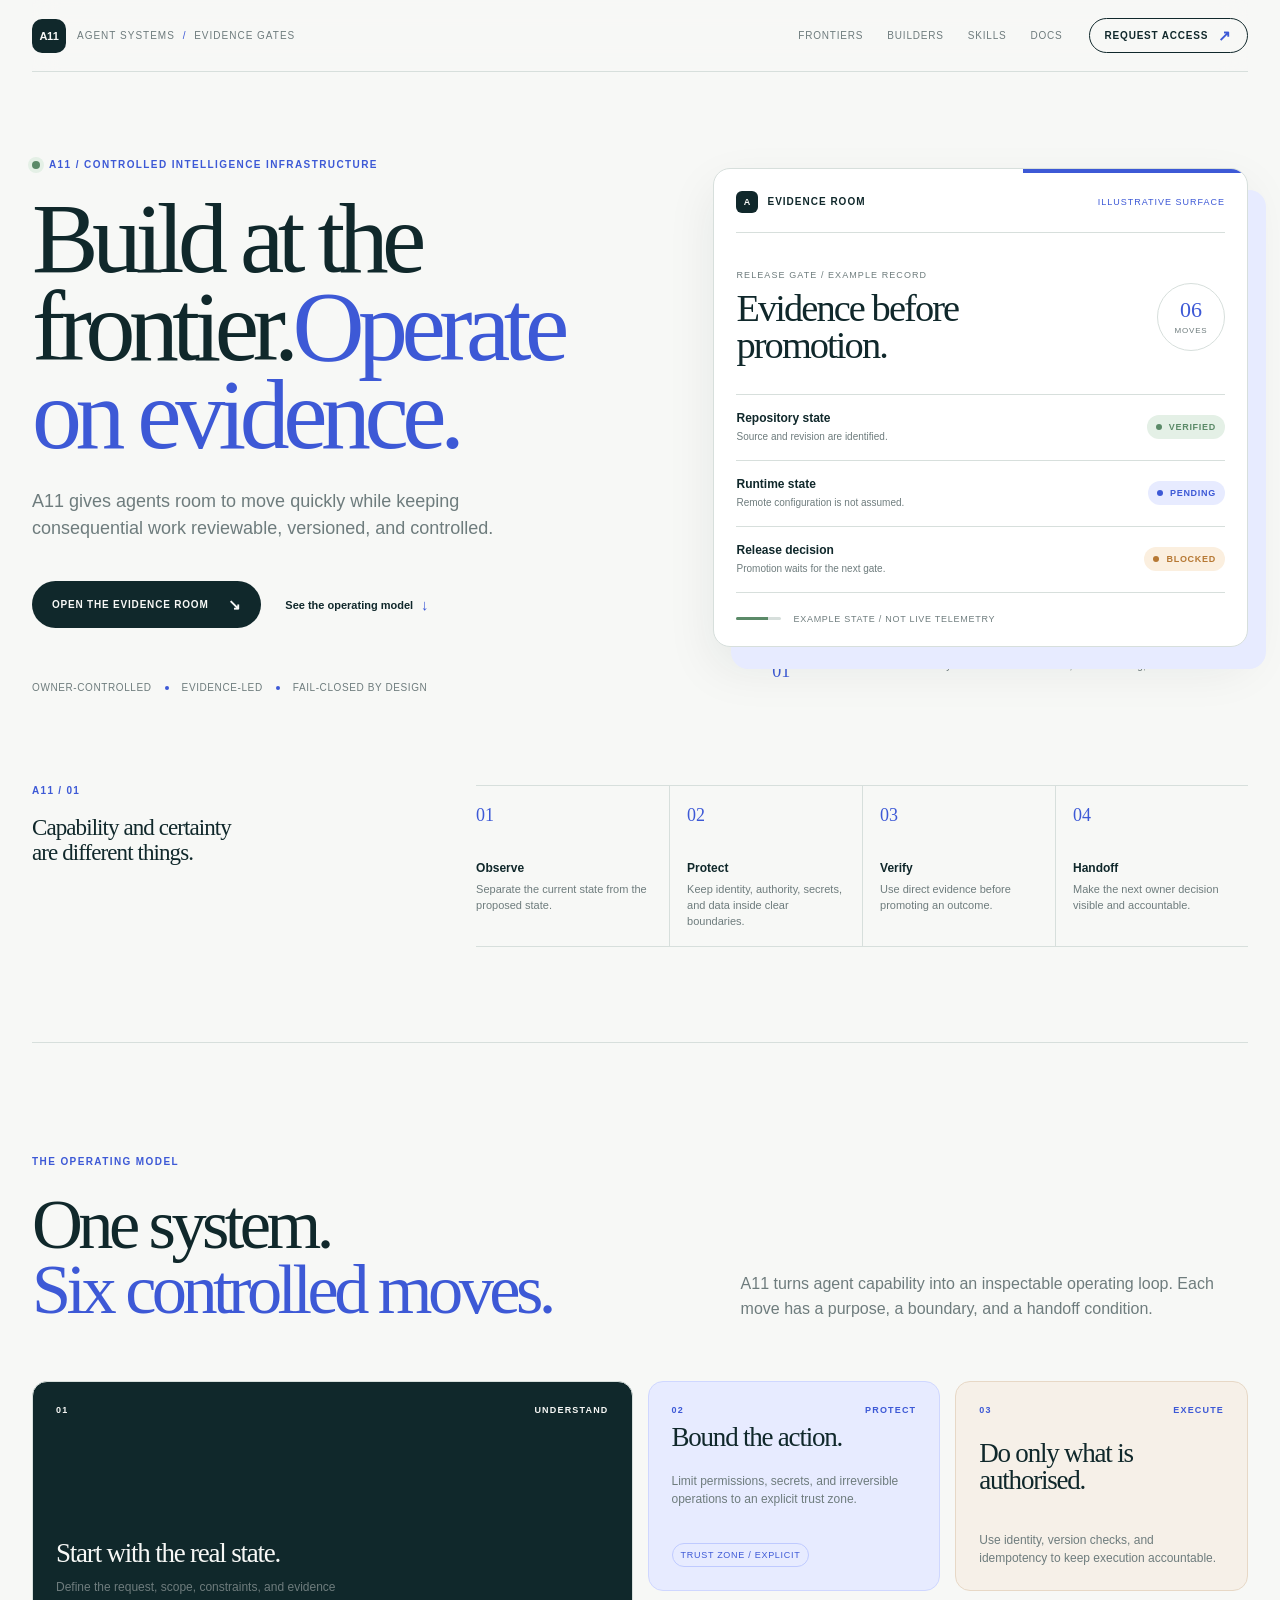
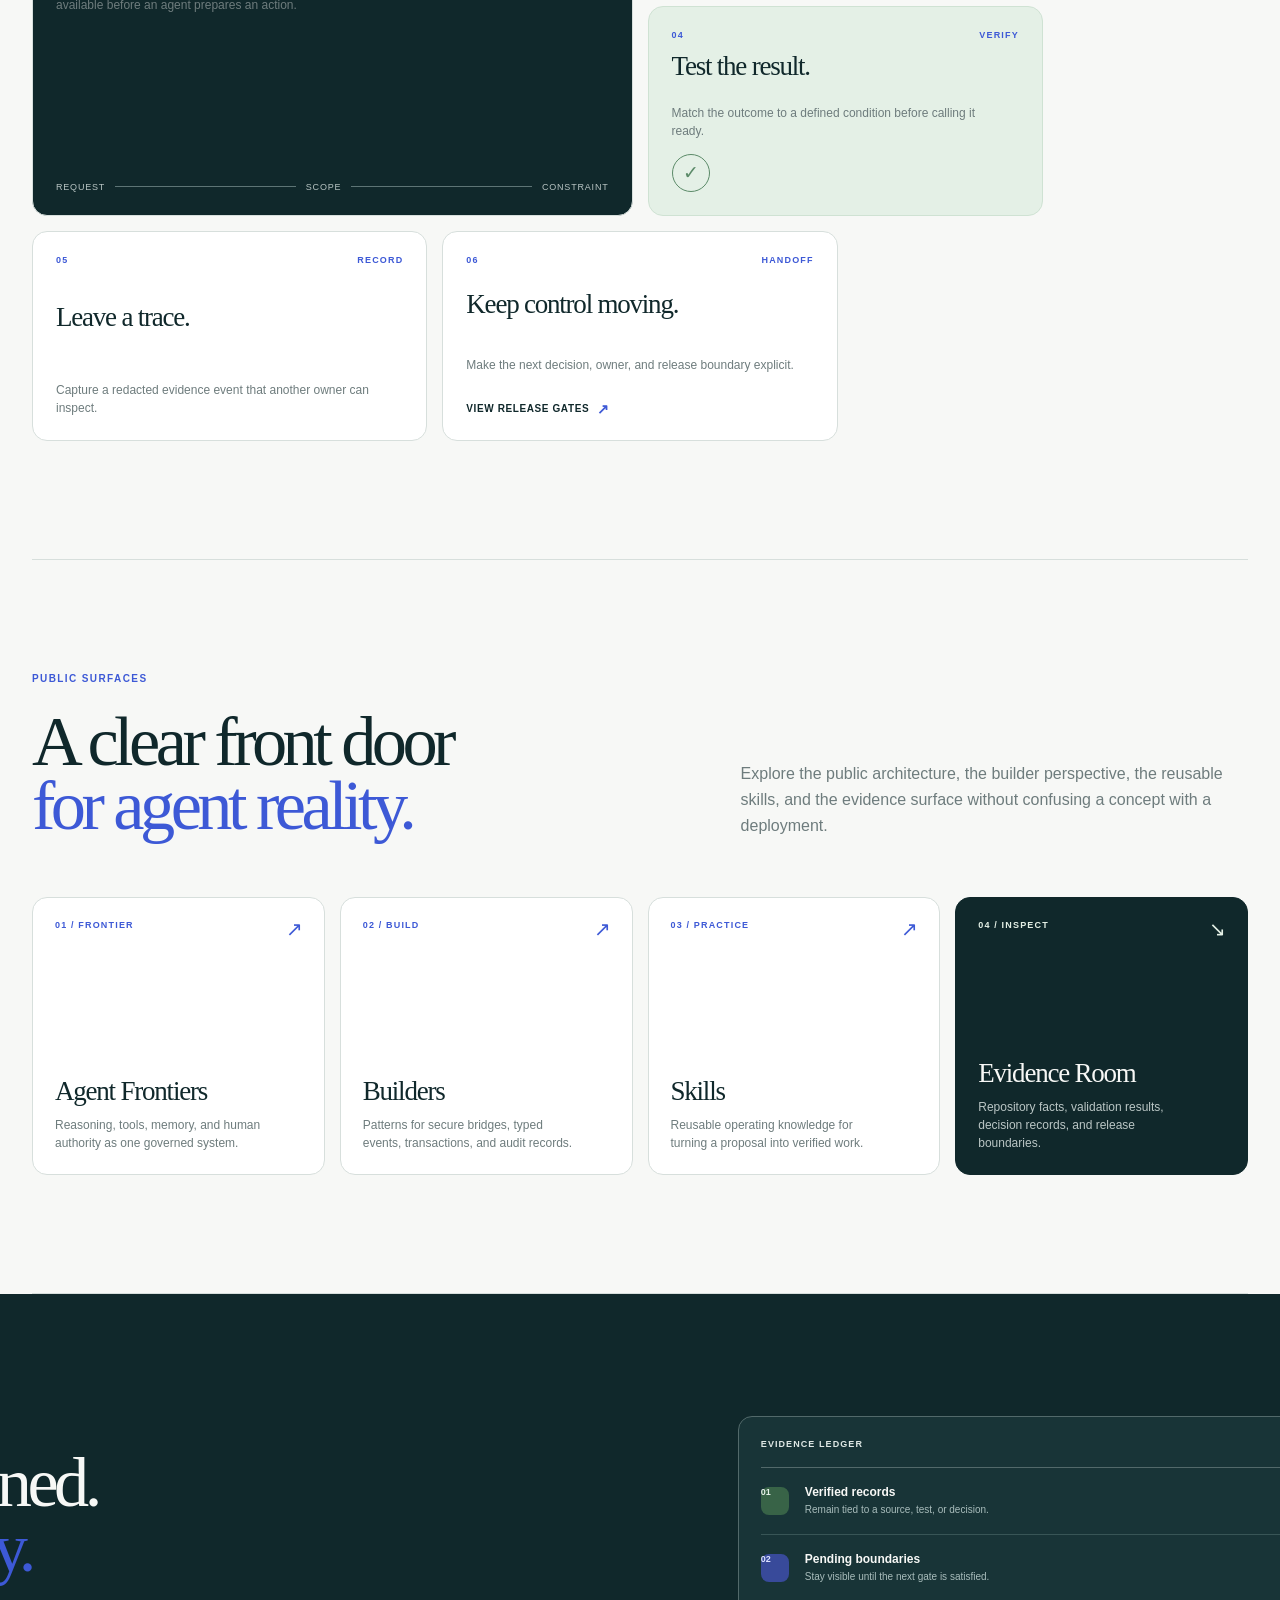
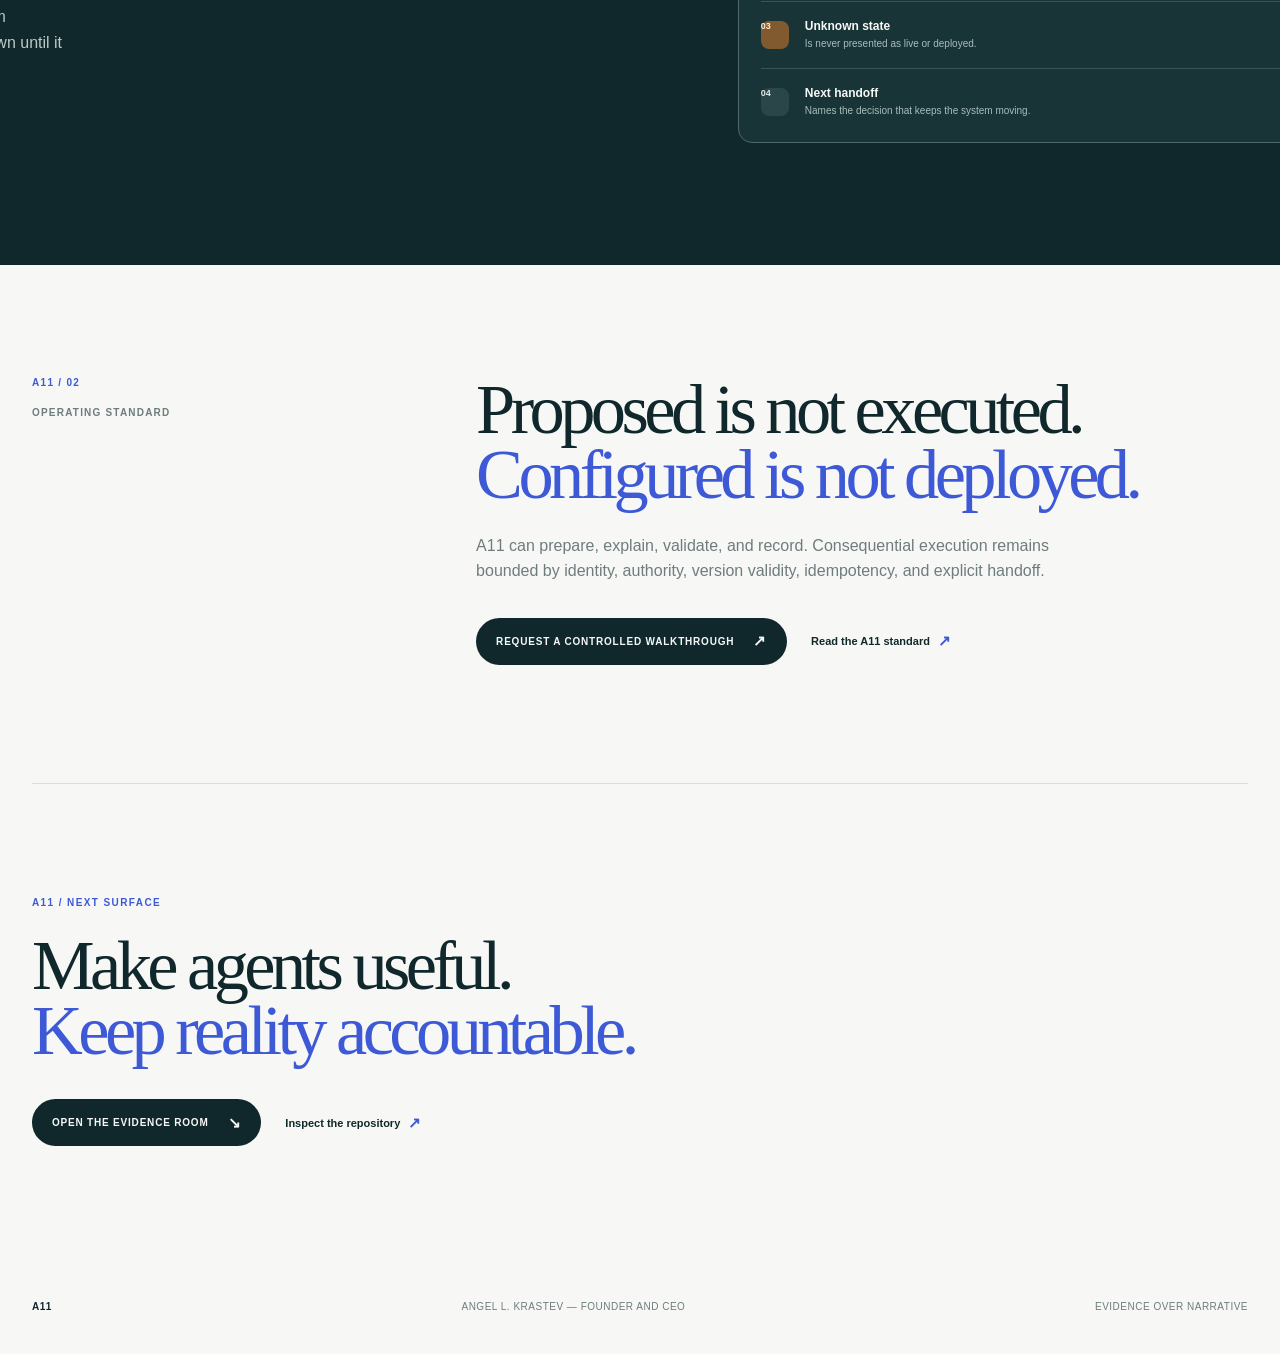
==== index.html @ 39d05fb7 "Publish A11 evidence surface static homepage" ====
<!doctype html>
<html lang="en-GB">
<head>
  <meta charset="utf-8">
  <meta name="viewport" content="width=device-width, initial-scale=1">
  <meta name="description" content="A11 builds evidence-gated agent systems for retrieval, decisions, and controlled execution.">
  <meta name="theme-color" content="#f7f8f6">
  <title>A11 — Build at the frontier. Operate on evidence.</title>
  <link rel="canonical" href="https://a11-k.space/">
  <link rel="icon" href="/favicon.svg" type="image/svg+xml">
  <link rel="manifest" href="/site.webmanifest">
  <link rel="stylesheet" href="/site.css">
  <link rel="stylesheet" href="/home.css">
</head>
<body class="home-body">
  <header class="masthead home-masthead">
    <a class="home-wordmark" href="/" aria-label="A11 home">
      <span class="home-mark">A11</span>
      <span class="home-wordmark-copy">agent systems <i>/</i> evidence gates</span>
    </a>
    <nav class="home-nav" aria-label="Primary navigation">
      <div class="home-nav-links">
        <a href="/frontiers/">Frontiers</a>
        <a href="/builders/">Builders</a>
        <a href="/skills/">Skills</a>
        <a href="/docs/">Docs</a>
      </div>
      <a class="home-nav-cta" href="/access/">Request access <span>↗</span></a>
    </nav>
  </header>

  <main class="home-page">
    <section class="home-hero" aria-labelledby="hero-title">
      <div class="home-hero-copy">
        <p class="home-eyebrow"><span class="home-live-dot"></span>A11 / controlled intelligence infrastructure</p>
        <h1 id="hero-title">Build at the frontier.<span>Operate on evidence.</span></h1>
        <p class="home-lede">A11 gives agents room to move quickly while keeping consequential work reviewable, versioned, and controlled.</p>
        <div class="home-actions">
          <a class="home-button home-button--primary" href="/console/">Open the Evidence Room <span>↘</span></a>
          <a class="home-text-link" href="#operating-model">See the operating model <span>↓</span></a>
        </div>
        <div class="home-proof-line" aria-label="A11 operating boundaries">
          <span>Owner-controlled</span>
          <span>Evidence-led</span>
          <span>Fail-closed by design</span>
        </div>
      </div>

      <div class="home-hero-visual" aria-label="Illustrative Evidence Room interface">
        <div class="home-preview-window">
          <div class="home-preview-topbar">
            <div class="home-preview-brand"><span class="home-preview-logo">A</span><span>Evidence Room</span></div>
            <span class="home-preview-context">Illustrative surface</span>
          </div>
          <div class="home-preview-heading">
            <div>
              <span class="home-preview-kicker">Release gate / example record</span>
              <h2>Evidence before promotion.</h2>
            </div>
            <div class="home-preview-count"><strong>06</strong><span>moves</span></div>
          </div>
          <div class="home-preview-rows">
            <div class="home-preview-row">
              <div><strong>Repository state</strong><span>Source and revision are identified.</span></div>
              <b class="home-status home-status--verified"><i></i>Verified</b>
            </div>
            <div class="home-preview-row">
              <div><strong>Runtime state</strong><span>Remote configuration is not assumed.</span></div>
              <b class="home-status home-status--pending"><i></i>Pending</b>
            </div>
            <div class="home-preview-row">
              <div><strong>Release decision</strong><span>Promotion waits for the next gate.</span></div>
              <b class="home-status home-status--blocked"><i></i>Blocked</b>
            </div>
          </div>
          <div class="home-preview-footer">
            <span class="home-preview-rule"><i></i></span>
            <span>Example state / not live telemetry</span>
          </div>
        </div>
        <div class="home-visual-note"><span>01</span> The system shows what is known, what is missing, and who decides next.</div>
      </div>
    </section>

    <section class="home-principles" aria-label="A11 operating principles">
      <div class="home-principle-intro"><span class="home-section-index">A11 / 01</span><strong>Capability and certainty are different things.</strong></div>
      <div class="home-principle-grid">
        <div><span>01</span><strong>Observe</strong><p>Separate the current state from the proposed state.</p></div>
        <div><span>02</span><strong>Protect</strong><p>Keep identity, authority, secrets, and data inside clear boundaries.</p></div>
        <div><span>03</span><strong>Verify</strong><p>Use direct evidence before promoting an outcome.</p></div>
        <div><span>04</span><strong>Handoff</strong><p>Make the next owner decision visible and accountable.</p></div>
      </div>
    </section>

    <section id="operating-model" class="home-section home-model" aria-labelledby="model-title">
      <div class="home-section-heading">
        <div>
          <p class="home-section-label">The operating model</p>
          <h2 id="model-title">One system.<br><em>Six controlled moves.</em></h2>
        </div>
        <p>A11 turns agent capability into an inspectable operating loop. Each move has a purpose, a boundary, and a handoff condition.</p>
      </div>
      <div class="home-bento">
        <article class="home-bento-card home-bento-card--feature">
          <div class="home-card-topline"><span>01</span><span>Understand</span></div>
          <div>
            <h3>Start with the real state.</h3>
            <p>Define the request, scope, constraints, and evidence available before an agent prepares an action.</p>
          </div>
          <div class="home-scan-line"><span>request</span><i></i><span>scope</span><i></i><span>constraint</span></div>
        </article>
        <article class="home-bento-card home-bento-card--protect">
          <div class="home-card-topline"><span>02</span><span>Protect</span></div>
          <h3>Bound the action.</h3>
          <p>Limit permissions, secrets, and irreversible operations to an explicit trust zone.</p>
          <span class="home-card-stamp">Trust zone / explicit</span>
        </article>
        <article class="home-bento-card home-bento-card--execute">
          <div class="home-card-topline"><span>03</span><span>Execute</span></div>
          <h3>Do only what is authorised.</h3>
          <p>Use identity, version checks, and idempotency to keep execution accountable.</p>
        </article>
        <article class="home-bento-card home-bento-card--verify">
          <div class="home-card-topline"><span>04</span><span>Verify</span></div>
          <h3>Test the result.</h3>
          <p>Match the outcome to a defined condition before calling it ready.</p>
          <div class="home-checkmark">✓</div>
        </article>
        <article class="home-bento-card home-bento-card--record">
          <div class="home-card-topline"><span>05</span><span>Record</span></div>
          <h3>Leave a trace.</h3>
          <p>Capture a redacted evidence event that another owner can inspect.</p>
        </article>
        <article class="home-bento-card home-bento-card--handoff">
          <div class="home-card-topline"><span>06</span><span>Handoff</span></div>
          <h3>Keep control moving.</h3>
          <p>Make the next decision, owner, and release boundary explicit.</p>
          <a href="/release-gate/" class="home-card-link">View release gates <span>↗</span></a>
        </article>
      </div>
    </section>

    <section class="home-section home-surfaces" aria-labelledby="surfaces-title">
      <div class="home-section-heading">
        <div>
          <p class="home-section-label">Public surfaces</p>
          <h2 id="surfaces-title">A clear front door<br><em>for agent reality.</em></h2>
        </div>
        <p>Explore the public architecture, the builder perspective, the reusable skills, and the evidence surface without confusing a concept with a deployment.</p>
      </div>
      <div class="home-route-grid">
        <a class="home-route-card" href="/frontiers/">
          <span class="home-route-number">01 / frontier</span>
          <strong>Agent Frontiers</strong>
          <p>Reasoning, tools, memory, and human authority as one governed system.</p>
          <span class="home-route-arrow">↗</span>
        </a>
        <a class="home-route-card" href="/builders/">
          <span class="home-route-number">02 / build</span>
          <strong>Builders</strong>
          <p>Patterns for secure bridges, typed events, transactions, and audit records.</p>
          <span class="home-route-arrow">↗</span>
        </a>
        <a class="home-route-card" href="/skills/">
          <span class="home-route-number">03 / practice</span>
          <strong>Skills</strong>
          <p>Reusable operating knowledge for turning a proposal into verified work.</p>
          <span class="home-route-arrow">↗</span>
        </a>
        <a class="home-route-card home-route-card--accent" href="/console/">
          <span class="home-route-number">04 / inspect</span>
          <strong>Evidence Room</strong>
          <p>Repository facts, validation results, decision records, and release boundaries.</p>
          <span class="home-route-arrow">↘</span>
        </a>
      </div>
    </section>

    <section class="home-evidence" aria-labelledby="evidence-title">
      <div class="home-evidence-copy">
        <p class="home-section-label">Evidence Room</p>
        <h2 id="evidence-title">Know what happened.<br><em>Prove what is ready.</em></h2>
        <p>The Evidence Room keeps verified records distinguishable from proposals and keeps unknown runtime state labelled as unknown until it is directly established.</p>
        <a class="home-button home-button--light" href="/console/">Inspect the evidence model <span>↘</span></a>
      </div>
      <div class="home-evidence-ledger">
        <div class="home-ledger-header"><span>Evidence ledger</span><span>Owner-controlled</span></div>
        <div class="home-ledger-item"><span class="home-ledger-marker home-ledger-marker--green">01</span><div><strong>Verified records</strong><span>Remain tied to a source, test, or decision.</span></div><b>clear</b></div>
        <div class="home-ledger-item"><span class="home-ledger-marker home-ledger-marker--blue">02</span><div><strong>Pending boundaries</strong><span>Stay visible until the next gate is satisfied.</span></div><b>open</b></div>
        <div class="home-ledger-item"><span class="home-ledger-marker home-ledger-marker--amber">03</span><div><strong>Unknown state</strong><span>Is never presented as live or deployed.</span></div><b>held</b></div>
        <div class="home-ledger-item"><span class="home-ledger-marker home-ledger-marker--ink">04</span><div><strong>Next handoff</strong><span>Names the decision that keeps the system moving.</span></div><b>named</b></div>
      </div>
    </section>

    <section class="home-standard" aria-labelledby="standard-title">
      <div class="home-standard-label"><span class="home-section-index">A11 / 02</span><span>Operating standard</span></div>
      <div class="home-standard-body">
        <h2 id="standard-title">Proposed is not executed.<br><em>Configured is not deployed.</em></h2>
        <p>A11 can prepare, explain, validate, and record. Consequential execution remains bounded by identity, authority, version validity, idempotency, and explicit handoff.</p>
        <div class="home-standard-actions"><a class="home-button home-button--primary" href="/access/">Request a controlled walkthrough <span>↗</span></a><a class="home-text-link" href="/about/">Read the A11 standard <span>↗</span></a></div>
      </div>
    </section>

    <section class="home-final-cta" aria-labelledby="final-title">
      <p class="home-section-label">A11 / next surface</p>
      <h2 id="final-title">Make agents useful.<br><em>Keep reality accountable.</em></h2>
      <div class="home-actions"><a class="home-button home-button--primary" href="/console/">Open the Evidence Room <span>↘</span></a><a class="home-text-link" href="https://github.com/angellllkr-eng/a11-rag-platform">Inspect the repository <span>↗</span></a></div>
    </section>
  </main>

  <footer class="home-footer"><span>A11</span><span>Angel L. Krastev — Founder and CEO</span><span>evidence over narrative</span></footer>
</body>
</html>
---- site.css ----
﻿:root {
  --paper: #f4efe6;
  --paper-deep: #e9e0d3;
  --paper-bright: #fffdf8;
  --ink: #172124;
  --ink-soft: #596367;
  --line: #cec5b8;
  --accent: #a65035;
  --accent-soft: #e2b398;
  --violet: #66516f;
  --max: 1240px;
}

* { box-sizing: border-box; }
html { scroll-behavior: smooth; }
body { margin: 0; color: var(--ink); background: var(--paper); font-family: Arial, Helvetica, sans-serif; }
a { color: inherit; }
.masthead, main, footer { width: min(calc(100% - 64px), var(--max)); margin-inline: auto; }
.masthead { position: sticky; top: 0; z-index: 10; display: flex; justify-content: space-between; align-items: center; padding: 24px 0; border-bottom: 1px solid var(--line); background: color-mix(in srgb, var(--paper) 92%, transparent); backdrop-filter: blur(12px); }
.wordmark { font-size: 15px; font-weight: 800; letter-spacing: .02em; text-decoration: none; text-transform: uppercase; }
.wordmark span { margin-left: 10px; color: var(--ink-soft); font-weight: 400; text-transform: none; }
nav { display: flex; align-items: center; gap: 28px; font-size: 11px; letter-spacing: .1em; text-transform: uppercase; }
nav a { text-decoration: none; }
nav a:not(.nav-cta):hover, footer a:hover, .text-link:hover { color: var(--accent); }
.nav-cta { padding: 11px 15px; border: 1px solid var(--ink); }
.nav-cta:hover { color: var(--paper); background: var(--ink); }
.hero { display: grid; grid-template-columns: 1.16fr .84fr; gap: 8%; padding: 112px 0 126px; }
.eyebrow, .section-label { color: var(--accent); font-size: 11px; font-weight: 700; letter-spacing: .14em; line-height: 1.4; text-transform: uppercase; }
h1, h2, h3, p { margin-top: 0; }
h1, h2 { font-family: Georgia, 'Times New Roman', serif; font-weight: 400; letter-spacing: -.045em; }
h1 { max-width: 760px; margin-bottom: 28px; font-size: clamp(54px, 8vw, 108px); line-height: .92; }
h1 em, h2 em { color: var(--accent); font-style: normal; }
.lede { max-width: 560px; color: var(--ink-soft); font-size: 18px; line-height: 1.55; }
.hero-actions { display: flex; align-items: center; gap: 24px; margin-top: 42px; }
.button { display: inline-flex; gap: 20px; align-items: center; padding: 15px 19px; text-decoration: none; font-size: 11px; font-weight: 700; letter-spacing: .07em; text-transform: uppercase; }
.button-dark { color: var(--paper); background: var(--ink); }
.button-dark:hover { background: var(--accent); }
.button-light { color: var(--ink); background: var(--paper); }
.button-light:hover { color: var(--paper); background: var(--accent); }
.text-link { font-size: 12px; font-weight: 700; text-decoration: none; }
.text-link span { margin-left: 8px; color: var(--accent); }
.hero-note { max-width: 420px; margin-top: 28px; color: var(--ink-soft); font-family: Georgia, serif; font-size: 14px; font-style: italic; line-height: 1.45; }
.hero-card { align-self: end; min-height: 330px; padding: 28px; color: var(--paper); background: var(--violet); transform: rotate(2.5deg); box-shadow: 14px 18px 0 var(--accent-soft); }
.card-topline { display: flex; align-items: center; gap: 9px; color: #eadfe9; font-size: 11px; letter-spacing: .13em; text-transform: uppercase; }
.signal, .status-dot { display: inline-block; width: 8px; height: 8px; border-radius: 50%; background: #dca07d; }
.card-quote { max-width: 300px; margin: 68px 0 80px; font-family: Georgia, 'Times New Roman', serif; font-size: 36px; line-height: 1.05; }
.card-meta { display: flex; justify-content: space-between; padding-top: 15px; border-top: 1px solid #aa8eac; color: #eadfe9; font-size: 10px; letter-spacing: .08em; text-transform: uppercase; }
.signal-strip { display: grid; grid-template-columns: repeat(4, 1fr); border-top: 1px solid var(--line); border-bottom: 1px solid var(--line); }
.signal-strip > div { min-height: 168px; padding: 23px 24px 20px 0; border-right: 1px solid var(--line); }
.signal-strip > div:not(:first-child) { padding-left: 24px; }
.signal-strip > div:last-child { border-right: 0; }
.signal-strip strong { display: block; color: var(--accent); font-family: Georgia, serif; font-size: 25px; font-weight: 400; }
.signal-strip span { display: block; margin-top: 18px; font-size: 13px; font-weight: 700; }
.signal-strip p { max-width: 190px; margin-top: 8px; color: var(--ink-soft); font-size: 12px; line-height: 1.45; }
.content-section, .status-section { display: grid; grid-template-columns: 22% 1fr; gap: 4%; padding: 120px 0; border-bottom: 1px solid var(--line); }
.section-body h2, .operating-section h2, .evidence-panel h2, .final-cta h2 { max-width: 760px; font-size: clamp(40px, 5vw, 66px); line-height: .98; }
.section-intro, .evidence-intro { max-width: 620px; color: var(--ink-soft); font-size: 17px; line-height: 1.6; }
.architecture-grid, .builder-grid { display: grid; grid-template-columns: repeat(3, 1fr); gap: 18px; margin-top: 62px; }
.architecture-grid article { min-height: 220px; padding: 22px; background: var(--paper-deep); }
.index { color: var(--accent); font-family: Georgia, serif; font-size: 25px; }
.architecture-grid h3 { margin: 50px 0 10px; font-family: Georgia, serif; font-size: 21px; font-weight: 400; }
.architecture-grid p, .builder-grid p { color: var(--ink-soft); font-size: 13px; line-height: 1.5; }
.builder-grid { grid-template-columns: repeat(4, 1fr); }
.builder-grid article { padding: 24px 0; border-top: 2px solid var(--ink); }
.builder-grid h3 { margin-bottom: 12px; font-family: Georgia, serif; font-size: 22px; font-weight: 400; }
.operating-section { display: grid; grid-template-columns: 22% 1fr; gap: 4%; padding: 120px 0; border-bottom: 1px solid var(--line); }
.loop-grid { display: grid; grid-template-columns: repeat(3, 1fr); gap: 0; margin-top: 58px; border-top: 1px solid var(--line); }
.loop-grid div { min-height: 140px; padding: 20px 20px 20px 0; border-bottom: 1px solid var(--line); }
.loop-grid div:nth-child(3n+2), .loop-grid div:nth-child(3n+3) { padding-left: 20px; border-left: 1px solid var(--line); }
.loop-grid strong, .loop-grid span { display: block; }
.loop-grid strong { margin-bottom: 12px; font-family: Georgia, serif; font-size: 21px; font-weight: 400; }
.loop-grid span { max-width: 190px; color: var(--ink-soft); font-size: 12px; line-height: 1.45; }
.evidence-panel { display: grid; grid-template-columns: 1fr 1fr; gap: 8%; padding: 110px 8%; color: var(--paper); background: var(--ink); }
.evidence-panel .eyebrow { color: var(--accent-soft); }
.evidence-intro { margin-bottom: 34px; color: #cdd3d1; }
.evidence-list { align-self: center; }
.evidence-list > div { display: flex; gap: 15px; padding: 17px 0; border-bottom: 1px solid #485457; color: #d8dedd; font-size: 13px; line-height: 1.45; }
.check { color: var(--accent-soft); font-family: Georgia, serif; }
.status-layout { display: grid; grid-template-columns: 1.5fr .75fr .75fr; gap: 18px; align-items: start; }
.status-layout > div:first-child { padding-right: 8%; }
.status-card { min-height: 168px; padding: 20px; border: 1px solid var(--accent); background: var(--paper-deep); }
.status-card.muted { border-color: var(--line); background: transparent; }
.status-card div { display: flex; align-items: center; gap: 9px; font-size: 12px; }
.status-card .status-dot { background: var(--accent); }
.status-card.muted .status-dot { background: var(--ink-soft); }
.status-value { display: block; margin: 37px 0 10px; font-family: Georgia, serif; font-size: 25px; }
.status-card small { color: var(--ink-soft); font-size: 11px; line-height: 1.4; }
.final-cta { padding: 120px 0 135px; }
.final-cta h2 { margin-bottom: 0; }
footer { display: flex; justify-content: space-between; gap: 20px; padding: 28px 0 42px; color: var(--ink-soft); font-size: 11px; }
footer a { color: var(--ink); font-weight: 700; text-decoration: none; }
:focus-visible { outline: 3px solid var(--accent); outline-offset: 4px; }
@media (max-width: 800px) {
  .masthead, main, footer { width: min(calc(100% - 36px), var(--max)); }
  .masthead { align-items: flex-start; gap: 18px; }
  nav { flex-wrap: wrap; justify-content: flex-end; gap: 12px; }
  nav a:not(.nav-cta) { display: none; }
  .hero { grid-template-columns: 1fr; padding: 72px 0 90px; }
  .hero-card { width: 88%; margin: 20px auto 0; }
  .signal-strip { grid-template-columns: repeat(2, 1fr); }
  .signal-strip > div:nth-child(2) { border-right: 0; }
  .signal-strip > div:nth-child(-n+2) { border-bottom: 1px solid var(--line); }
  .signal-strip > div:nth-child(3) { padding-left: 0; }
  .content-section, .operating-section, .status-section, .evidence-panel { grid-template-columns: 1fr; padding: 78px 0; gap: 35px; }
  .evidence-panel { padding-inline: 24px; }
  .architecture-grid, .builder-grid, .status-layout { grid-template-columns: 1fr; }
  .architecture-grid article { min-height: 0; }
  .loop-grid { grid-template-columns: 1fr 1fr; }
  .loop-grid div:nth-child(3n+2), .loop-grid div:nth-child(3n+3) { padding-left: 0; border-left: 0; }
  .loop-grid div:nth-child(even) { padding-left: 18px; border-left: 1px solid var(--line); }
  footer { flex-wrap: wrap; }
}
@media (prefers-reduced-motion: reduce) { html { scroll-behavior: auto; } .hero-card { transform: none; } }

/* Shared A11 interior surfaces */
.surface-main { width: min(calc(100% - 64px), var(--max)); margin-inline: auto; }
.surface-hero { display: grid; grid-template-columns: 1.1fr .9fr; gap: 9%; padding: 105px 0 112px; border-bottom: 1px solid var(--line); }
.surface-hero h1 { max-width: 780px; margin-bottom: 28px; }
.surface-hero .lede { max-width: 600px; }
.surface-visual { align-self: center; min-height: 320px; padding: 28px; border: 1px solid var(--ink); background: var(--paper-deep); }
.surface-visual__label { display: flex; justify-content: space-between; color: var(--accent); font-size: 10px; font-weight: 700; letter-spacing: .12em; text-transform: uppercase; }
.surface-visual__title { max-width: 300px; margin: 72px 0 54px; font-family: Georgia, 'Times New Roman', serif; font-size: 39px; line-height: .98; }
.surface-visual__rule { display: block; height: 1px; background: var(--ink); }
.surface-visual__meta { display: flex; justify-content: space-between; margin-top: 13px; color: var(--ink-soft); font-family: Arial, Helvetica, sans-serif; font-size: 10px; text-transform: uppercase; }
.surface-section { display: grid; grid-template-columns: 22% 1fr; gap: 4%; padding: 105px 0; border-bottom: 1px solid var(--line); }
.surface-section h2, .surface-band h2, .surface-cta h2 { max-width: 780px; margin-bottom: 22px; font-family: Georgia, 'Times New Roman', serif; font-size: clamp(40px, 5vw, 66px); font-weight: 400; letter-spacing: -.045em; line-height: .98; }
.surface-section p, .surface-band p { max-width: 650px; color: var(--ink-soft); font-size: 17px; line-height: 1.6; }
.surface-grid { display: grid; gap: 18px; margin-top: 54px; }
.surface-grid--three { grid-template-columns: repeat(3, 1fr); }
.surface-grid--four { grid-template-columns: repeat(4, 1fr); }
.surface-card { min-height: 205px; padding: 22px; border-top: 2px solid var(--ink); background: var(--paper-deep); }
.surface-card--quiet { background: transparent; border: 1px solid var(--line); border-top: 2px solid var(--accent); }
.surface-card__index { display: block; color: var(--accent); font-family: Georgia, serif; font-size: 25px; }
.surface-card h3 { margin: 45px 0 10px; font-family: Georgia, serif; font-size: 22px; font-weight: 400; }
.surface-card p { margin: 0; color: var(--ink-soft); font-size: 13px; line-height: 1.5; }
.surface-band { display: grid; grid-template-columns: 1fr 1fr; gap: 8%; margin: 0 calc((64px - min(100vw - 64px, var(--max))) / 2); padding: 100px max(8%, calc((min(100vw - 64px, var(--max)) - 100vw + 64px) / 2 + 8%)); color: var(--paper); background: var(--ink); }
.surface-band .eyebrow { color: var(--accent-soft); }
.surface-band p { color: #cdd3d1; }
.surface-list { align-self: center; margin: 0; padding: 0; list-style: none; }
.surface-list li { display: flex; gap: 15px; padding: 16px 0; border-bottom: 1px solid #485457; color: #d8dedd; font-size: 13px; line-height: 1.5; }
.surface-list li::before { content: '—'; color: var(--accent-soft); }
.surface-cta { padding: 110px 0 128px; }
.surface-cta h2 { margin: 0; }
.surface-cta h2 em { color: var(--accent); font-style: normal; }
.surface-note { margin-top: 27px; color: var(--ink-soft); font-family: Arial, Helvetica, sans-serif; font-size: 12px; line-height: 1.5; }
.doc-list { display: grid; gap: 0; margin-top: 42px; border-top: 1px solid var(--line); }
.doc-link { display: grid; grid-template-columns: 150px 1fr 18px; gap: 22px; align-items: center; padding: 21px 0; border-bottom: 1px solid var(--line); text-decoration: none; }
.doc-link:hover { color: var(--accent); padding-left: 8px; }
.doc-link strong { font-family: Georgia, serif; font-size: 20px; font-weight: 400; }
.doc-link span { color: var(--ink-soft); font-size: 13px; line-height: 1.45; }
.doc-link small { color: var(--accent); font-family: Arial, Helvetica, sans-serif; font-size: 10px; letter-spacing: .08em; text-align: right; text-transform: uppercase; }
.gate-grid { display: grid; gap: 12px; margin-top: 42px; }
.gate-row { display: grid; grid-template-columns: 180px 130px 1fr; gap: 20px; align-items: center; padding: 17px 0; border-top: 1px solid var(--line); }
.gate-row strong { font-size: 13px; }
.gate-row span { font-family: Arial, Helvetica, sans-serif; font-size: 10px; letter-spacing: .09em; text-transform: uppercase; }
.gate-row p { margin: 0; color: var(--ink-soft); font-size: 13px; line-height: 1.45; }
.gate-verified { color: #3e8067; }.gate-ready { color: var(--violet); }.gate-pending { color: #a27943; }.gate-blocked { color: var(--accent); }
.access-panel { max-width: 760px; padding: 30px; border: 1px solid var(--accent); background: var(--paper-deep); }
.access-panel h2 { margin-bottom: 18px; }
.access-panel p { max-width: 620px; }
@media (max-width: 800px) {
  .surface-main { width: min(calc(100% - 36px), var(--max)); }
  .surface-hero, .surface-section, .surface-band { grid-template-columns: 1fr; gap: 35px; }
  .surface-hero { padding: 72px 0 82px; }
  .surface-visual { width: 90%; margin-inline: auto; }
  .surface-section { padding: 78px 0; }
  .surface-grid--three, .surface-grid--four { grid-template-columns: 1fr; }
  .surface-band { margin: 0; padding: 78px 24px; }
  .surface-cta { padding: 80px 0 95px; }
  .doc-link { grid-template-columns: 1fr 18px; gap: 9px; }
  .doc-link span { grid-column: 1; }
  .doc-link small { display: none; }
  .gate-row { grid-template-columns: 1fr 1fr; gap: 9px; }
  .gate-row p { grid-column: 1 / -1; }
}

/* Privacy-safe access brief */
.access-form { display: grid; gap: 17px; max-width: 760px; margin-top: 28px; }
.access-form label { display: grid; gap: 8px; color: var(--ink); font-size: 12px; font-weight: 700; }
.access-form input, .access-form select, .access-form textarea { width: 100%; padding: 12px; border: 1px solid var(--line); color: var(--ink); background: var(--paper-bright); font: inherit; font-size: 13px; }
.access-form textarea { min-height: 112px; resize: vertical; }
.access-form input:focus, .access-form select:focus, .access-form textarea:focus { border-color: var(--accent); outline: 2px solid color-mix(in srgb, var(--accent) 35%, transparent); outline-offset: 2px; }
.access-form .field-note { margin: -2px 0 0; color: var(--ink-soft); font-size: 11px; font-weight: 400; line-height: 1.45; }
.access-consent { display: flex !important; grid-template-columns: auto 1fr; display: grid !important; grid-template-columns: 18px 1fr; align-items: start; gap: 10px !important; font-weight: 400 !important; line-height: 1.45; }
.access-consent input { width: 16px; height: 16px; margin: 1px 0 0; accent-color: var(--accent); }
.access-form button { justify-self: start; border: 0; }
.access-status { min-height: 20px; margin: 0; color: var(--green, #3e8067); font-family: Arial, Helvetica, sans-serif; font-size: 12px; line-height: 1.5; }
---- home.css ----
/*
 * A11 homepage refresh
 *
 * A light, product-led editorial system inspired by current v0 landing-page
 * patterns: one clear hero, an illustrative product surface, modular bento
 * content, and route-level cards. No external assets or runtime claims are
 * introduced here.
 */
:root {
  --home-paper: #f7f8f6;
  --home-white: #ffffff;
  --home-ink: #10282b;
  --home-muted: #6e7c7d;
  --home-line: #d7dfdc;
  --home-soft: #edf1ee;
  --home-blue: #3d59d6;
  --home-blue-soft: #e7ebff;
  --home-green: #5b8a68;
  --home-green-soft: #e4f0e6;
  --home-amber: #b77934;
  --home-amber-soft: #fbefdf;
  --home-max: 1240px;
}

.home-body {
  color: var(--home-ink);
  background: var(--home-paper);
  font-family: "Segoe UI", Arial, Helvetica, sans-serif;
}

.home-masthead {
  width: min(calc(100% - 64px), var(--home-max));
  padding: 18px 0;
  border-bottom: 1px solid var(--home-line);
  background: color-mix(in srgb, var(--home-paper) 88%, transparent);
}

.home-wordmark {
  display: inline-flex;
  align-items: center;
  gap: 11px;
  color: var(--home-ink);
  font-size: 11px;
  font-weight: 700;
  letter-spacing: .08em;
  text-decoration: none;
  text-transform: uppercase;
}

.home-mark {
  display: grid;
  width: 34px;
  height: 34px;
  place-items: center;
  border-radius: 10px;
  color: var(--home-paper);
  background: var(--home-ink);
  font-size: 11px;
  letter-spacing: -.04em;
}

.home-wordmark-copy {
  color: var(--home-muted);
  font-size: 10px;
  font-weight: 500;
  letter-spacing: .1em;
}

.home-wordmark-copy i {
  margin: 0 4px;
  color: var(--home-blue);
  font-style: normal;
}

.home-nav {
  display: flex;
  align-items: center;
  gap: 26px;
  font-size: 10px;
  letter-spacing: .08em;
  text-transform: uppercase;
}

.home-nav-links {
  display: flex;
  align-items: center;
  gap: 24px;
}

.home-nav a {
  text-decoration: none;
}

.home-nav-links a {
  color: var(--home-muted);
}

.home-nav-links a:hover {
  color: var(--home-blue);
}

.home-nav-cta {
  display: inline-flex;
  align-items: center;
  gap: 10px;
  padding: 11px 15px;
  border: 1px solid var(--home-ink);
  border-radius: 999px;
  color: var(--home-ink);
  background: transparent;
  font-weight: 700;
}

.home-nav-cta:hover {
  color: var(--home-paper);
  background: var(--home-ink);
}

.home-nav-cta span,
.home-button span,
.home-text-link span {
  color: var(--home-blue);
  font-size: 15px;
  line-height: 0;
}

.home-nav-cta:hover span,
.home-button--primary span {
  color: var(--home-paper);
}

.home-page,
.home-footer {
  width: min(calc(100% - 64px), var(--home-max));
  margin-inline: auto;
}

.home-hero {
  display: grid;
  grid-template-columns: minmax(0, .94fr) minmax(420px, .86fr);
  gap: 8%;
  align-items: center;
  min-height: 695px;
  padding: 86px 0 92px;
}

.home-eyebrow,
.home-section-label {
  margin: 0 0 23px;
  color: var(--home-blue);
  font-size: 10px;
  font-weight: 700;
  letter-spacing: .14em;
  line-height: 1.4;
  text-transform: uppercase;
}

.home-eyebrow {
  display: flex;
  align-items: center;
  gap: 9px;
}

.home-live-dot {
  display: inline-block;
  width: 8px;
  height: 8px;
  border-radius: 50%;
  background: var(--home-green);
  box-shadow: 0 0 0 4px var(--home-green-soft);
}

.home-hero h1,
.home-section h2,
.home-evidence h2,
.home-standard h2,
.home-final-cta h2 {
  margin-top: 0;
  font-family: Georgia, "Times New Roman", serif;
  font-weight: 400;
  letter-spacing: -.065em;
}

.home-hero h1 {
  max-width: 730px;
  margin-bottom: 29px;
  font-size: clamp(58px, 7.8vw, 108px);
  line-height: .88;
}

.home-hero h1 span,
.home-section h2 em,
.home-evidence h2 em,
.home-standard h2 em,
.home-final-cta h2 em {
  color: var(--home-blue);
  font-style: normal;
}

.home-lede {
  max-width: 530px;
  margin-bottom: 0;
  color: var(--home-muted);
  font-size: 18px;
  line-height: 1.55;
}

.home-actions {
  display: flex;
  flex-wrap: wrap;
  align-items: center;
  gap: 24px;
  margin-top: 38px;
}

.home-button {
  display: inline-flex;
  align-items: center;
  gap: 19px;
  min-height: 47px;
  padding: 13px 19px;
  border: 1px solid transparent;
  border-radius: 999px;
  font-size: 10px;
  font-weight: 700;
  letter-spacing: .08em;
  text-decoration: none;
  text-transform: uppercase;
  transition: transform 160ms ease, background-color 160ms ease, color 160ms ease;
}

.home-button:hover {
  transform: translateY(-2px);
}

.home-button--primary {
  color: var(--home-paper);
  background: var(--home-ink);
}

.home-button--primary:hover {
  background: var(--home-blue);
}

.home-button--light {
  color: var(--home-ink);
  background: var(--home-paper);
}

.home-button--light:hover {
  color: var(--home-paper);
  background: var(--home-blue);
}

.home-text-link {
  display: inline-flex;
  align-items: center;
  gap: 8px;
  color: var(--home-ink);
  font-size: 11px;
  font-weight: 700;
  text-decoration: none;
}

.home-text-link:hover {
  color: var(--home-blue);
}

.home-proof-line {
  display: flex;
  flex-wrap: wrap;
  gap: 0;
  margin-top: 54px;
  color: var(--home-muted);
  font-size: 10px;
  letter-spacing: .06em;
  text-transform: uppercase;
}

.home-proof-line span {
  display: inline-flex;
  align-items: center;
}

.home-proof-line span:not(:last-child)::after {
  width: 4px;
  height: 4px;
  margin: 0 13px;
  border-radius: 50%;
  background: var(--home-blue);
  content: "";
}

.home-hero-visual {
  position: relative;
  padding-bottom: 37px;
}

.home-preview-window {
  position: relative;
  z-index: 1;
  overflow: hidden;
  padding: 22px;
  border: 1px solid var(--home-line);
  border-radius: 17px;
  background: var(--home-white);
  box-shadow: 18px 22px 0 var(--home-blue-soft), 0 20px 50px rgba(16, 40, 43, .08);
}

.home-preview-window::before {
  position: absolute;
  top: 0;
  right: 0;
  width: 42%;
  height: 4px;
  background: var(--home-blue);
  content: "";
}

.home-preview-topbar,
.home-preview-brand,
.home-preview-heading,
.home-preview-footer,
.home-ledger-header,
.home-home-card-topline {
  display: flex;
  align-items: center;
}

.home-preview-topbar {
  justify-content: space-between;
  padding-bottom: 19px;
  border-bottom: 1px solid var(--home-line);
  color: var(--home-muted);
  font-size: 10px;
  letter-spacing: .1em;
  text-transform: uppercase;
}

.home-preview-brand {
  gap: 9px;
  color: var(--home-ink);
  font-weight: 700;
}

.home-preview-logo {
  display: grid;
  width: 22px;
  height: 22px;
  place-items: center;
  border-radius: 6px;
  color: var(--home-paper);
  background: var(--home-ink);
  font-size: 9px;
}

.home-preview-context {
  color: var(--home-blue);
  font-size: 9px;
}

.home-preview-heading {
  justify-content: space-between;
  gap: 22px;
  padding: 37px 0 29px;
}

.home-preview-kicker {
  display: block;
  margin-bottom: 10px;
  color: var(--home-muted);
  font-size: 9px;
  letter-spacing: .12em;
  text-transform: uppercase;
}

.home-preview-heading h2 {
  max-width: 270px;
  margin: 0;
  font-family: Georgia, "Times New Roman", serif;
  font-size: clamp(28px, 3vw, 42px);
  font-weight: 400;
  letter-spacing: -.05em;
  line-height: .98;
}

.home-preview-count {
  display: grid;
  flex: 0 0 68px;
  width: 68px;
  height: 68px;
  place-content: center;
  border: 1px solid var(--home-line);
  border-radius: 50%;
  text-align: center;
}

.home-preview-count strong {
  color: var(--home-blue);
  font-family: Georgia, "Times New Roman", serif;
  font-size: 22px;
  font-weight: 400;
  line-height: 1;
}

.home-preview-count span {
  margin-top: 5px;
  color: var(--home-muted);
  font-size: 8px;
  letter-spacing: .1em;
  text-transform: uppercase;
}

.home-preview-rows {
  border-top: 1px solid var(--home-line);
}

.home-preview-row {
  display: grid;
  grid-template-columns: 1fr auto;
  gap: 18px;
  align-items: center;
  padding: 16px 0;
  border-bottom: 1px solid var(--home-line);
}

.home-preview-row strong,
.home-preview-row span {
  display: block;
}

.home-preview-row strong {
  margin-bottom: 5px;
  font-size: 12px;
}

.home-preview-row span {
  color: var(--home-muted);
  font-size: 10px;
  line-height: 1.4;
}

.home-status {
  display: inline-flex;
  align-items: center;
  gap: 7px;
  padding: 7px 9px;
  border-radius: 999px;
  font-size: 9px;
  font-weight: 700;
  letter-spacing: .08em;
  text-transform: uppercase;
}

.home-status i {
  display: inline-block;
  width: 6px;
  height: 6px;
  border-radius: 50%;
}

.home-status--verified {
  color: var(--home-green);
  background: var(--home-green-soft);
}

.home-status--verified i { background: var(--home-green); }
.home-status--pending { color: var(--home-blue); background: var(--home-blue-soft); }
.home-status--pending i { background: var(--home-blue); }
.home-status--blocked { color: var(--home-amber); background: var(--home-amber-soft); }
.home-status--blocked i { background: var(--home-amber); }

.home-preview-footer {
  gap: 12px;
  padding-top: 21px;
  color: var(--home-muted);
  font-size: 9px;
  letter-spacing: .08em;
  text-transform: uppercase;
}

.home-preview-rule {
  display: block;
  width: 45px;
  height: 3px;
  overflow: hidden;
  border-radius: 999px;
  background: var(--home-line);
}

.home-preview-rule i {
  display: block;
  width: 70%;
  height: 100%;
  background: var(--home-green);
}

.home-visual-note {
  position: absolute;
  right: 0;
  bottom: 0;
  left: 11%;
  display: flex;
  justify-content: space-between;
  gap: 15px;
  padding: 12px 0 0;
  color: var(--home-muted);
  font-size: 10px;
  line-height: 1.4;
}

.home-visual-note span {
  color: var(--home-blue);
  font-family: Georgia, serif;
  font-size: 18px;
}

.home-principles {
  display: grid;
  grid-template-columns: 1fr 2.15fr;
  gap: 7%;
  padding: 0 0 95px;
  border-bottom: 1px solid var(--home-line);
}

.home-principle-intro {
  display: grid;
  align-content: start;
  gap: 20px;
}

.home-section-index {
  color: var(--home-blue);
  font-size: 10px;
  font-weight: 700;
  letter-spacing: .13em;
  text-transform: uppercase;
}

.home-principle-intro strong {
  max-width: 210px;
  font-family: Georgia, "Times New Roman", serif;
  font-size: 23px;
  font-weight: 400;
  letter-spacing: -.04em;
  line-height: 1.05;
}

.home-principle-grid {
  display: grid;
  grid-template-columns: repeat(4, 1fr);
  border-top: 1px solid var(--home-line);
}

.home-principle-grid > div {
  min-height: 156px;
  padding: 19px 17px 16px 0;
  border-bottom: 1px solid var(--home-line);
}

.home-principle-grid > div:not(:first-child) {
  padding-left: 17px;
  border-left: 1px solid var(--home-line);
}

.home-principle-grid span {
  display: block;
  margin-bottom: 35px;
  color: var(--home-blue);
  font-family: Georgia, serif;
  font-size: 18px;
}

.home-principle-grid strong {
  display: block;
  margin-bottom: 7px;
  font-size: 12px;
}

.home-principle-grid p {
  margin: 0;
  color: var(--home-muted);
  font-size: 11px;
  line-height: 1.45;
}

.home-section {
  padding: 112px 0 118px;
  border-bottom: 1px solid var(--home-line);
}

.home-section-heading {
  display: grid;
  grid-template-columns: 1fr .83fr;
  gap: 8%;
  align-items: end;
}

.home-section h2,
.home-evidence h2,
.home-standard h2,
.home-final-cta h2 {
  max-width: 680px;
  margin-bottom: 0;
  font-size: clamp(44px, 5.5vw, 73px);
  line-height: .92;
}

.home-section-heading > p,
.home-evidence-copy > p,
.home-standard-body > p {
  max-width: 520px;
  margin: 0;
  color: var(--home-muted);
  font-size: 16px;
  line-height: 1.6;
}

.home-bento {
  display: grid;
  grid-template-columns: repeat(12, 1fr);
  grid-auto-rows: minmax(175px, auto);
  gap: 15px;
  margin-top: 59px;
}

.home-bento-card {
  position: relative;
  display: flex;
  min-height: 210px;
  flex-direction: column;
  justify-content: space-between;
  overflow: hidden;
  padding: 23px;
  border: 1px solid var(--home-line);
  border-radius: 15px;
  background: var(--home-white);
  transition: border-color 160ms ease, transform 160ms ease, box-shadow 160ms ease;
}

.home-bento-card:hover {
  border-color: var(--home-blue);
  box-shadow: 0 12px 25px rgba(16, 40, 43, .06);
  transform: translateY(-3px);
}

.home-bento-card--feature {
  grid-column: span 6;
  grid-row: span 2;
  min-height: 435px;
  background: var(--home-ink);
}

.home-bento-card--protect,
.home-bento-card--execute {
  grid-column: span 3;
}

.home-bento-card--verify,
.home-bento-card--record,
.home-bento-card--handoff {
  grid-column: span 4;
}

.home-bento-card--protect { background: var(--home-blue-soft); border-color: #cfd7ff; }
.home-bento-card--execute { background: #f6f0e8; border-color: #e7d8c6; }
.home-bento-card--verify { background: var(--home-green-soft); border-color: #cfe2d3; }
.home-bento-card--record { background: var(--home-white); }
.home-bento-card--handoff { background: var(--home-white); }

.home-card-topline {
  display: flex;
  justify-content: space-between;
  gap: 15px;
  color: var(--home-blue);
  font-size: 9px;
  font-weight: 700;
  letter-spacing: .13em;
  text-transform: uppercase;
}

.home-bento-card--feature .home-card-topline,
.home-bento-card--feature h3,
.home-bento-card--feature p {
  color: var(--home-paper);
}

.home-bento-card h3 {
  max-width: 290px;
  margin: 0 0 11px;
  font-family: Georgia, "Times New Roman", serif;
  font-size: 27px;
  font-weight: 400;
  letter-spacing: -.045em;
  line-height: 1;
}

.home-bento-card p {
  max-width: 330px;
  margin: 0;
  color: var(--home-muted);
  font-size: 12px;
  line-height: 1.5;
}

.home-scan-line {
  display: flex;
  align-items: center;
  gap: 10px;
  margin-top: 43px;
  color: #b8c4c3;
  font-size: 9px;
  letter-spacing: .09em;
  text-transform: uppercase;
}

.home-scan-line i {
  display: block;
  flex: 1;
  height: 1px;
  background: #5d7475;
}

.home-card-stamp {
  display: inline-block;
  align-self: flex-start;
  margin-top: 25px;
  padding: 6px 8px;
  border: 1px solid #bfcaff;
  border-radius: 999px;
  color: var(--home-blue);
  font-size: 9px;
  letter-spacing: .08em;
  text-transform: uppercase;
}

.home-checkmark {
  display: grid;
  width: 38px;
  height: 38px;
  place-items: center;
  border: 1px solid var(--home-green);
  border-radius: 50%;
  color: var(--home-green);
  font-size: 19px;
}

.home-card-link {
  display: inline-flex;
  align-items: center;
  gap: 8px;
  align-self: flex-start;
  color: var(--home-ink);
  font-size: 10px;
  font-weight: 700;
  letter-spacing: .06em;
  text-decoration: none;
  text-transform: uppercase;
}

.home-card-link span { color: var(--home-blue); font-size: 14px; }
.home-card-link:hover { color: var(--home-blue); }

.home-route-grid {
  display: grid;
  grid-template-columns: repeat(4, 1fr);
  gap: 15px;
  margin-top: 59px;
}

.home-route-card {
  position: relative;
  display: flex;
  min-height: 278px;
  flex-direction: column;
  padding: 22px;
  border: 1px solid var(--home-line);
  border-radius: 15px;
  color: var(--home-ink);
  background: var(--home-white);
  text-decoration: none;
  transition: border-color 160ms ease, transform 160ms ease, box-shadow 160ms ease;
}

.home-route-card:hover {
  border-color: var(--home-blue);
  box-shadow: 0 12px 25px rgba(16, 40, 43, .06);
  transform: translateY(-3px);
}

.home-route-card--accent {
  color: var(--home-paper);
  border-color: var(--home-ink);
  background: var(--home-ink);
}

.home-route-number {
  color: var(--home-blue);
  font-size: 9px;
  font-weight: 700;
  letter-spacing: .13em;
  text-transform: uppercase;
}

.home-route-card--accent .home-route-number { color: var(--home-green-soft); }

.home-route-card strong {
  margin-top: auto;
  font-family: Georgia, "Times New Roman", serif;
  font-size: 27px;
  font-weight: 400;
  letter-spacing: -.045em;
}

.home-route-card p {
  max-width: 220px;
  margin: 9px 0 0;
  color: var(--home-muted);
  font-size: 12px;
  line-height: 1.5;
}

.home-route-card--accent p { color: #bac6c5; }

.home-route-arrow {
  position: absolute;
  top: 19px;
  right: 21px;
  color: var(--home-blue);
  font-size: 20px;
}

.home-route-card--accent .home-route-arrow { color: var(--home-green-soft); }

.home-evidence {
  display: grid;
  grid-template-columns: 1fr 1fr;
  gap: 9%;
  align-items: center;
  margin: 0 calc((64px - min(100vw - 64px, var(--home-max))) / 2);
  padding: 105px max(8%, calc((min(100vw - 64px, var(--home-max)) - 100vw + 64px) / 2 + 8%));
  color: var(--home-paper);
  background: var(--home-ink);
}

.home-evidence .home-section-label { color: var(--home-green-soft); }
.home-evidence h2 { color: var(--home-paper); }
.home-evidence-copy > p { margin-top: 25px; color: #bdc9c8; }
.home-evidence-copy .home-button { margin-top: 32px; }

.home-evidence-ledger {
  padding: 22px;
  border: 1px solid #52696a;
  border-radius: 14px;
  background: #183437;
}

.home-ledger-header {
  justify-content: space-between;
  padding-bottom: 18px;
  border-bottom: 1px solid #52696a;
  color: #dfe8e5;
  font-size: 9px;
  font-weight: 700;
  letter-spacing: .12em;
  text-transform: uppercase;
}

.home-ledger-header span:last-child { color: var(--home-green-soft); }

.home-ledger-item {
  display: grid;
  grid-template-columns: 32px 1fr auto;
  gap: 12px;
  align-items: center;
  padding: 17px 0;
  border-bottom: 1px solid #385556;
}

.home-ledger-item:last-child { border-bottom: 0; padding-bottom: 2px; }

.home-ledger-marker {
  display: grid;
  width: 28px;
  height: 28px;
  place-items: center;
  border-radius: 8px;
  font-size: 9px;
  font-weight: 700;
}

.home-ledger-marker--green { color: var(--home-green-soft); background: #386347; }
.home-ledger-marker--blue { color: #dbe1ff; background: #384a9a; }
.home-ledger-marker--amber { color: #ffead1; background: #815b2f; }
.home-ledger-marker--ink { color: #dce7e4; background: #2b4648; }

.home-ledger-item strong,
.home-ledger-item span {
  display: block;
}

.home-ledger-item strong {
  margin-bottom: 4px;
  color: var(--home-paper);
  font-size: 12px;
}

.home-ledger-item div span {
  color: #a9bdbc;
  font-size: 10px;
  line-height: 1.4;
}

.home-ledger-item > b {
  color: var(--home-green-soft);
  font-size: 9px;
  font-weight: 600;
  letter-spacing: .08em;
  text-transform: uppercase;
}

.home-standard {
  display: grid;
  grid-template-columns: 1fr 2.15fr;
  gap: 7%;
  padding: 112px 0 118px;
  border-bottom: 1px solid var(--home-line);
}

.home-standard-label {
  display: grid;
  align-content: start;
  gap: 19px;
  color: var(--home-muted);
  font-size: 10px;
  font-weight: 700;
  letter-spacing: .12em;
  text-transform: uppercase;
}

.home-standard h2 { margin-bottom: 26px; }
.home-standard-body > p { max-width: 610px; }
.home-standard-actions { display: flex; flex-wrap: wrap; align-items: center; gap: 24px; margin-top: 34px; }

.home-final-cta {
  padding: 112px 0 128px;
}

.home-final-cta h2 { max-width: 800px; }
.home-final-cta .home-actions { margin-top: 37px; }

.home-footer {
  display: flex;
  justify-content: space-between;
  gap: 20px;
  padding: 27px 0 42px;
  color: var(--home-muted);
  font-size: 10px;
  letter-spacing: .05em;
  text-transform: uppercase;
}

.home-footer span:first-child {
  color: var(--home-ink);
  font-weight: 800;
}

.home-page a:focus-visible,
.home-footer a:focus-visible {
  outline: 3px solid var(--home-blue);
  outline-offset: 4px;
}

@media (max-width: 980px) {
  .home-hero {
    grid-template-columns: 1fr;
    gap: 70px;
    padding-top: 73px;
  }

  .home-hero-copy { max-width: 720px; }
  .home-hero-visual { width: min(100%, 640px); margin-inline: auto; }
  .home-principles,
  .home-standard { grid-template-columns: 1fr; gap: 36px; }
  .home-principle-intro strong { max-width: 420px; }
  .home-section-heading { grid-template-columns: 1fr; gap: 30px; }
  .home-route-grid { grid-template-columns: repeat(2, 1fr); }
}

@media (max-width: 700px) {
  .home-masthead,
  .home-page,
  .home-footer { width: min(calc(100% - 36px), var(--home-max)); }
  .home-masthead { align-items: center; padding: 15px 0; }
  .home-wordmark-copy { display: none; }
  .home-nav { gap: 10px; }
  .home-nav-links { display: none; }
  .home-nav-cta { padding: 10px 12px; font-size: 9px; }
  .home-hero { min-height: auto; padding: 63px 0 79px; }
  .home-hero h1 { font-size: clamp(53px, 16vw, 86px); }
  .home-lede { font-size: 16px; }
  .home-actions { align-items: flex-start; flex-direction: column; gap: 20px; }
  .home-proof-line { margin-top: 39px; line-height: 2; }
  .home-proof-line span:not(:last-child)::after { margin-inline: 8px; }
  .home-preview-window { padding: 17px; border-radius: 12px; box-shadow: 10px 14px 0 var(--home-blue-soft); }
  .home-preview-heading { align-items: flex-start; }
  .home-preview-count { flex-basis: 56px; width: 56px; height: 56px; }
  .home-preview-row { grid-template-columns: 1fr; gap: 10px; }
  .home-status { justify-self: start; }
  .home-visual-note { left: 0; font-size: 9px; }
  .home-principles { padding-bottom: 72px; }
  .home-principle-grid { grid-template-columns: repeat(2, 1fr); }
  .home-principle-grid > div:nth-child(3) { padding-left: 0; border-left: 0; }
  .home-principle-grid > div:nth-child(3),
  .home-principle-grid > div:nth-child(4) { border-top: 1px solid var(--home-line); }
  .home-section { padding: 78px 0 82px; }
  .home-section h2,
  .home-evidence h2,
  .home-standard h2,
  .home-final-cta h2 { font-size: clamp(43px, 13vw, 66px); }
  .home-bento { display: grid; grid-template-columns: 1fr; grid-auto-rows: auto; margin-top: 42px; }
  .home-bento-card,
  .home-bento-card--feature,
  .home-bento-card--protect,
  .home-bento-card--execute,
  .home-bento-card--verify,
  .home-bento-card--record,
  .home-bento-card--handoff { grid-column: auto; grid-row: auto; min-height: 205px; }
  .home-bento-card--feature { min-height: 330px; }
  .home-route-grid { grid-template-columns: 1fr; margin-top: 42px; }
  .home-route-card { min-height: 228px; }
  .home-evidence { grid-template-columns: 1fr; gap: 45px; margin: 0; padding: 78px 24px; }
  .home-evidence-ledger { padding: 17px; }
  .home-ledger-item { grid-template-columns: 29px 1fr; }
  .home-ledger-item > b { grid-column: 2; justify-self: start; }
  .home-standard { padding: 78px 0 82px; }
  .home-standard-actions { align-items: flex-start; flex-direction: column; }
  .home-final-cta { padding: 79px 0 90px; }
  .home-footer { align-items: flex-start; flex-direction: column; padding-bottom: 34px; }
}

@media (prefers-reduced-motion: reduce) {
  .home-button,
  .home-bento-card,
  .home-route-card { transition: none; }
  .home-button:hover,
  .home-bento-card:hover,
  .home-route-card:hover { transform: none; }
}
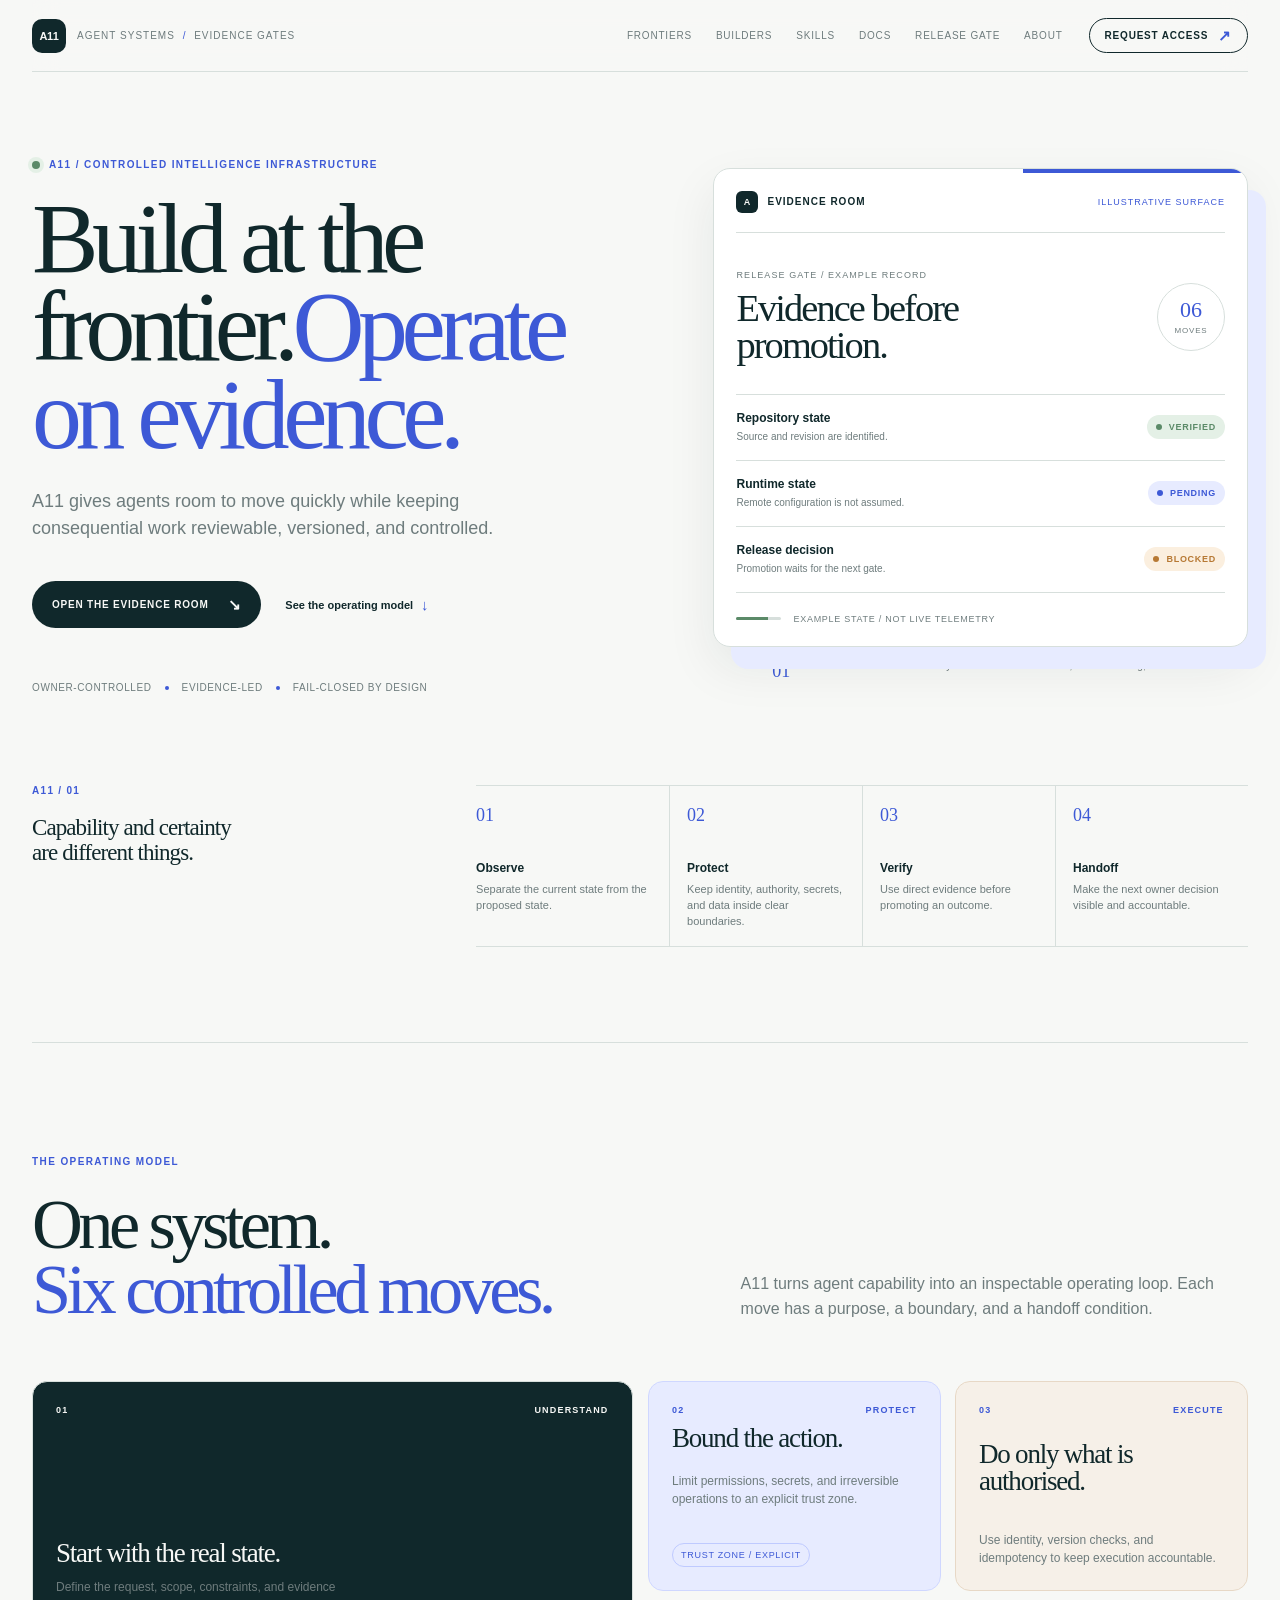
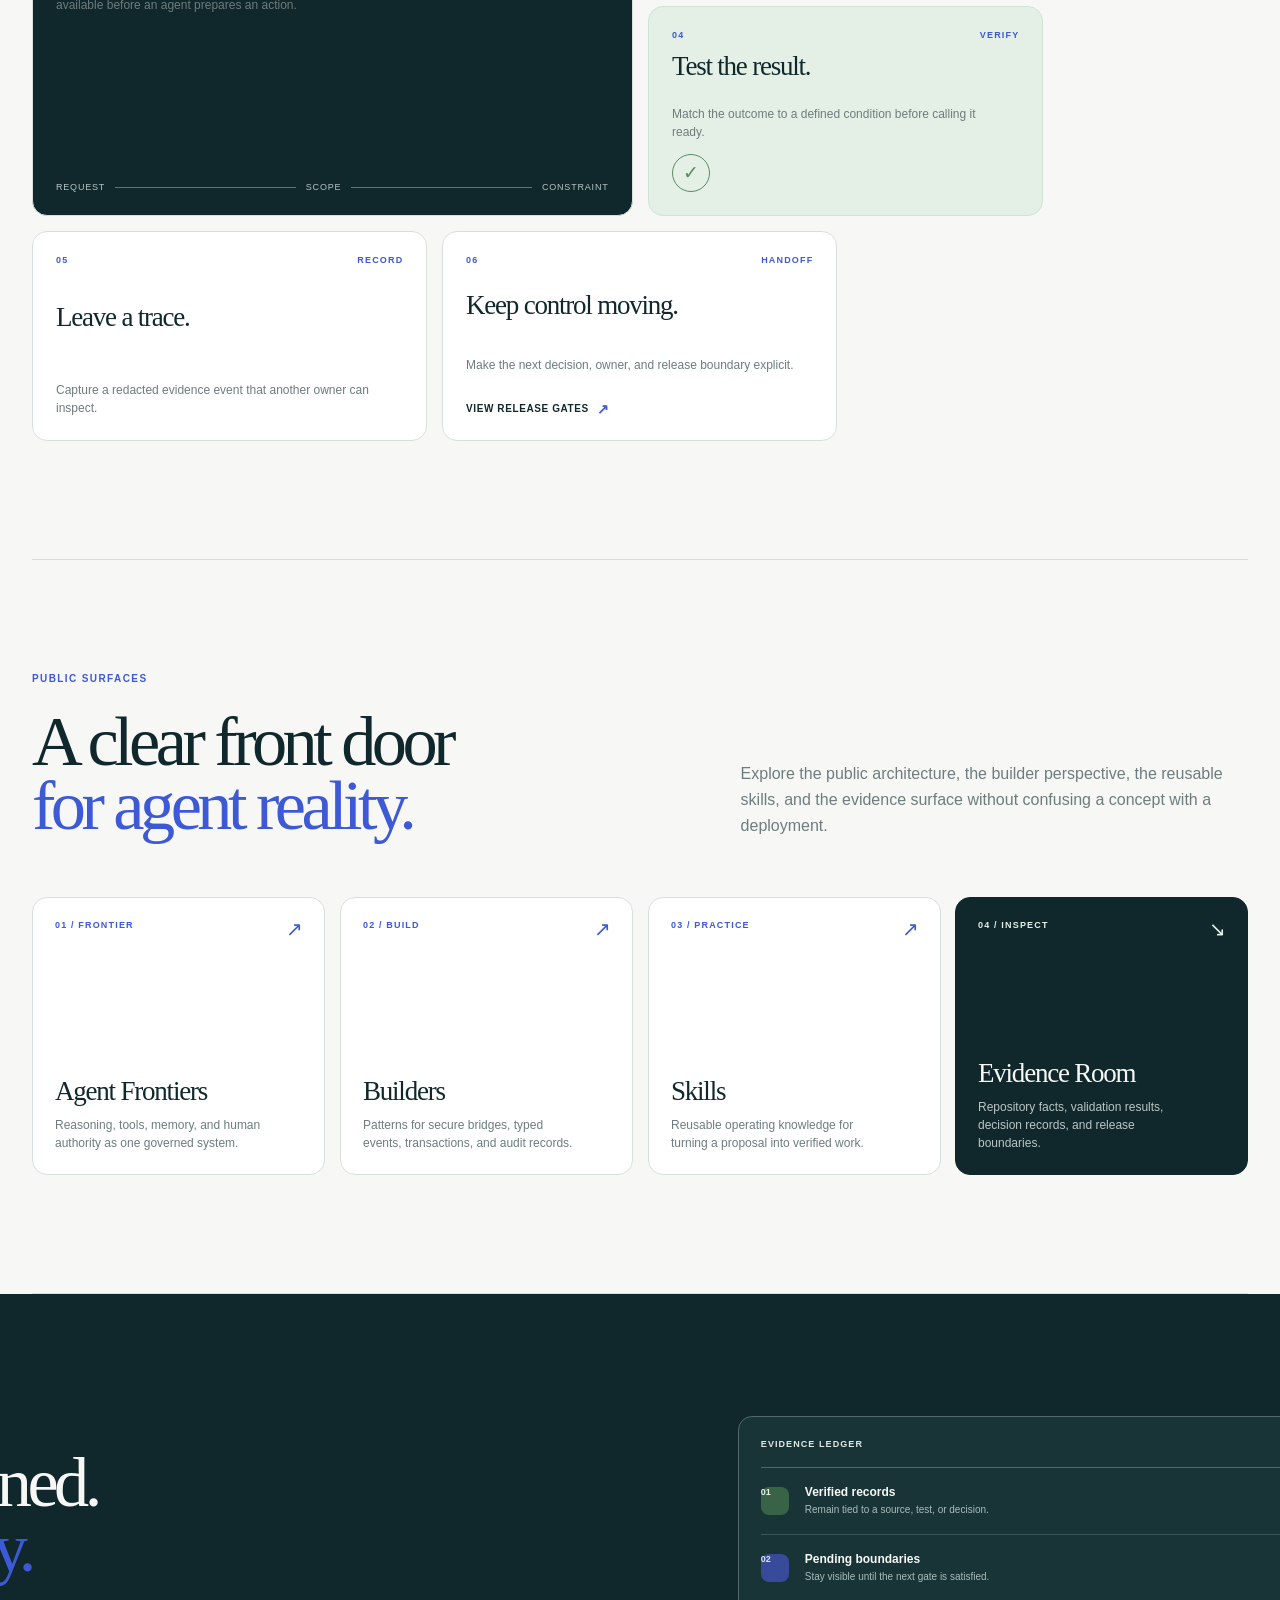
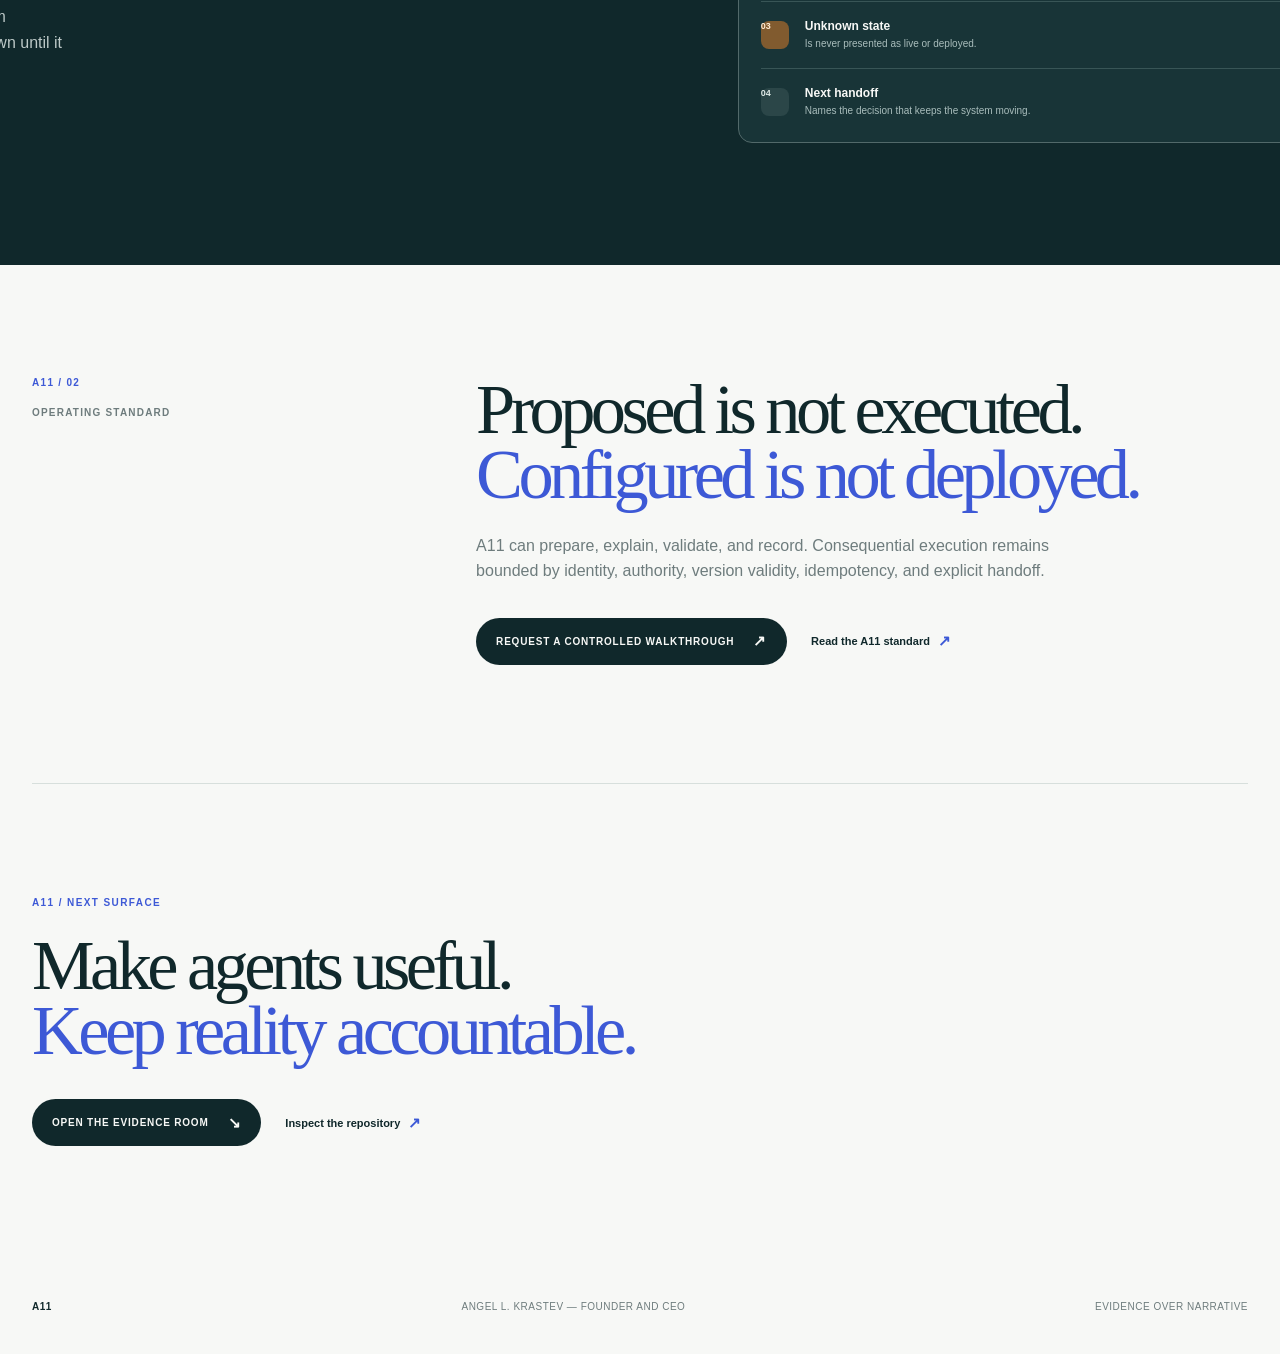
==== commit e5ea65da: "Complete A11 primary navigation across public surfaces" ====
--- a/index.html
+++ b/index.html
@@ -6,7 +6,7 @@
   <meta name="description" content="A11 builds evidence-gated agent systems for retrieval, decisions, and controlled execution.">
   <meta name="theme-color" content="#f7f8f6">
   <title>A11 — Build at the frontier. Operate on evidence.</title>
-  <link rel="canonical" href="https://a11-k.space/">
+  <link rel="canonical" href="https://www.a11-k.space/">
   <link rel="icon" href="/favicon.svg" type="image/svg+xml">
   <link rel="manifest" href="/site.webmanifest">
   <link rel="stylesheet" href="/site.css">
@@ -24,6 +24,8 @@
         <a href="/builders/">Builders</a>
         <a href="/skills/">Skills</a>
         <a href="/docs/">Docs</a>
+        <a href="/release-gate/">Release Gate</a>
+        <a href="/about/">About</a>
       </div>
       <a class="home-nav-cta" href="/access/">Request access <span>↗</span></a>
     </nav>
@@ -209,5 +211,6 @@
   </main>
 
   <footer class="home-footer"><span>A11</span><span>Angel L. Krastev — Founder and CEO</span><span>evidence over narrative</span></footer>
+  <script src="/a11-motion.js" defer></script>
 </body>
 </html>
--- a/site.css
+++ b/site.css
@@ -1,4 +1,4 @@
-﻿:root {
+:root {
   --paper: #f4efe6;
   --paper-deep: #e9e0d3;
   --paper-bright: #fffdf8;
@@ -185,3 +185,14 @@
 .access-consent input { width: 16px; height: 16px; margin: 1px 0 0; accent-color: var(--accent); }
 .access-form button { justify-self: start; border: 0; }
 .access-status { min-height: 20px; margin: 0; color: var(--green, #3e8067); font-family: Arial, Helvetica, sans-serif; font-size: 12px; line-height: 1.5; }
+
+
+/* A11 motion system — progressive enhancement, reduced-motion aware. */
+.a11-reading-progress{position:fixed;inset:0 auto auto 0;z-index:100;width:100%;height:3px;background:var(--accent,#3d59d6);transform:scaleX(0);transform-origin:left center;pointer-events:none}
+.a11-reveal{opacity:0;transform:translate3d(0,22px,0);transition:opacity 680ms cubic-bezier(.2,.7,.2,1),transform 680ms cubic-bezier(.2,.7,.2,1);transition-delay:var(--a11-delay,0ms)}
+.a11-reveal.is-visible{opacity:1;transform:translate3d(0,0,0)}
+.a11-motion-ready .home-hero-visual,.a11-motion-ready .surface-visual{animation:a11-float 8s ease-in-out infinite}
+.home-route-card,.surface-card,.doc-link,.home-bento-card,.home-button,.button,.nav-cta{transition:transform 220ms ease,box-shadow 220ms ease,background-color 220ms ease,color 220ms ease,border-color 220ms ease}
+.home-route-card:hover,.surface-card:hover,.doc-link:hover,.home-bento-card:hover{transform:translateY(-5px)}
+@keyframes a11-float{0%,100%{transform:translateY(0)}50%{transform:translateY(-8px)}}
+@media(prefers-reduced-motion:reduce){html{scroll-behavior:auto}*,*::before,*::after{animation-duration:.01ms!important;animation-iteration-count:1!important;scroll-behavior:auto!important;transition-duration:.01ms!important}.a11-reveal{opacity:1;transform:none}}
--- a/home.css
+++ b/home.css
@@ -1047,3 +1047,13 @@
   .home-bento-card:hover,
   .home-route-card:hover { transform: none; }
 }
+
+
+/* Homepage interaction polish */
+.home-hero-visual{perspective:1100px}
+.home-preview-window{transition:transform 500ms cubic-bezier(.2,.7,.2,1),box-shadow 500ms ease}
+.home-hero-visual:hover .home-preview-window{transform:rotateY(-2deg) rotateX(1deg) translateY(-4px);box-shadow:24px 28px 0 var(--home-blue-soft),0 28px 60px rgba(16,40,43,.12)}
+.home-route-card,.home-bento-card{will-change:transform}
+.home-nav-cta,.home-button{position:relative;overflow:hidden}
+.home-nav-cta::after,.home-button::after{position:absolute;inset:0;background:linear-gradient(110deg,transparent 25%,rgba(255,255,255,.16) 48%,transparent 70%);transform:translateX(-120%);transition:transform 650ms ease;content:""}
+.home-nav-cta:hover::after,.home-button:hover::after{transform:translateX(120%)}
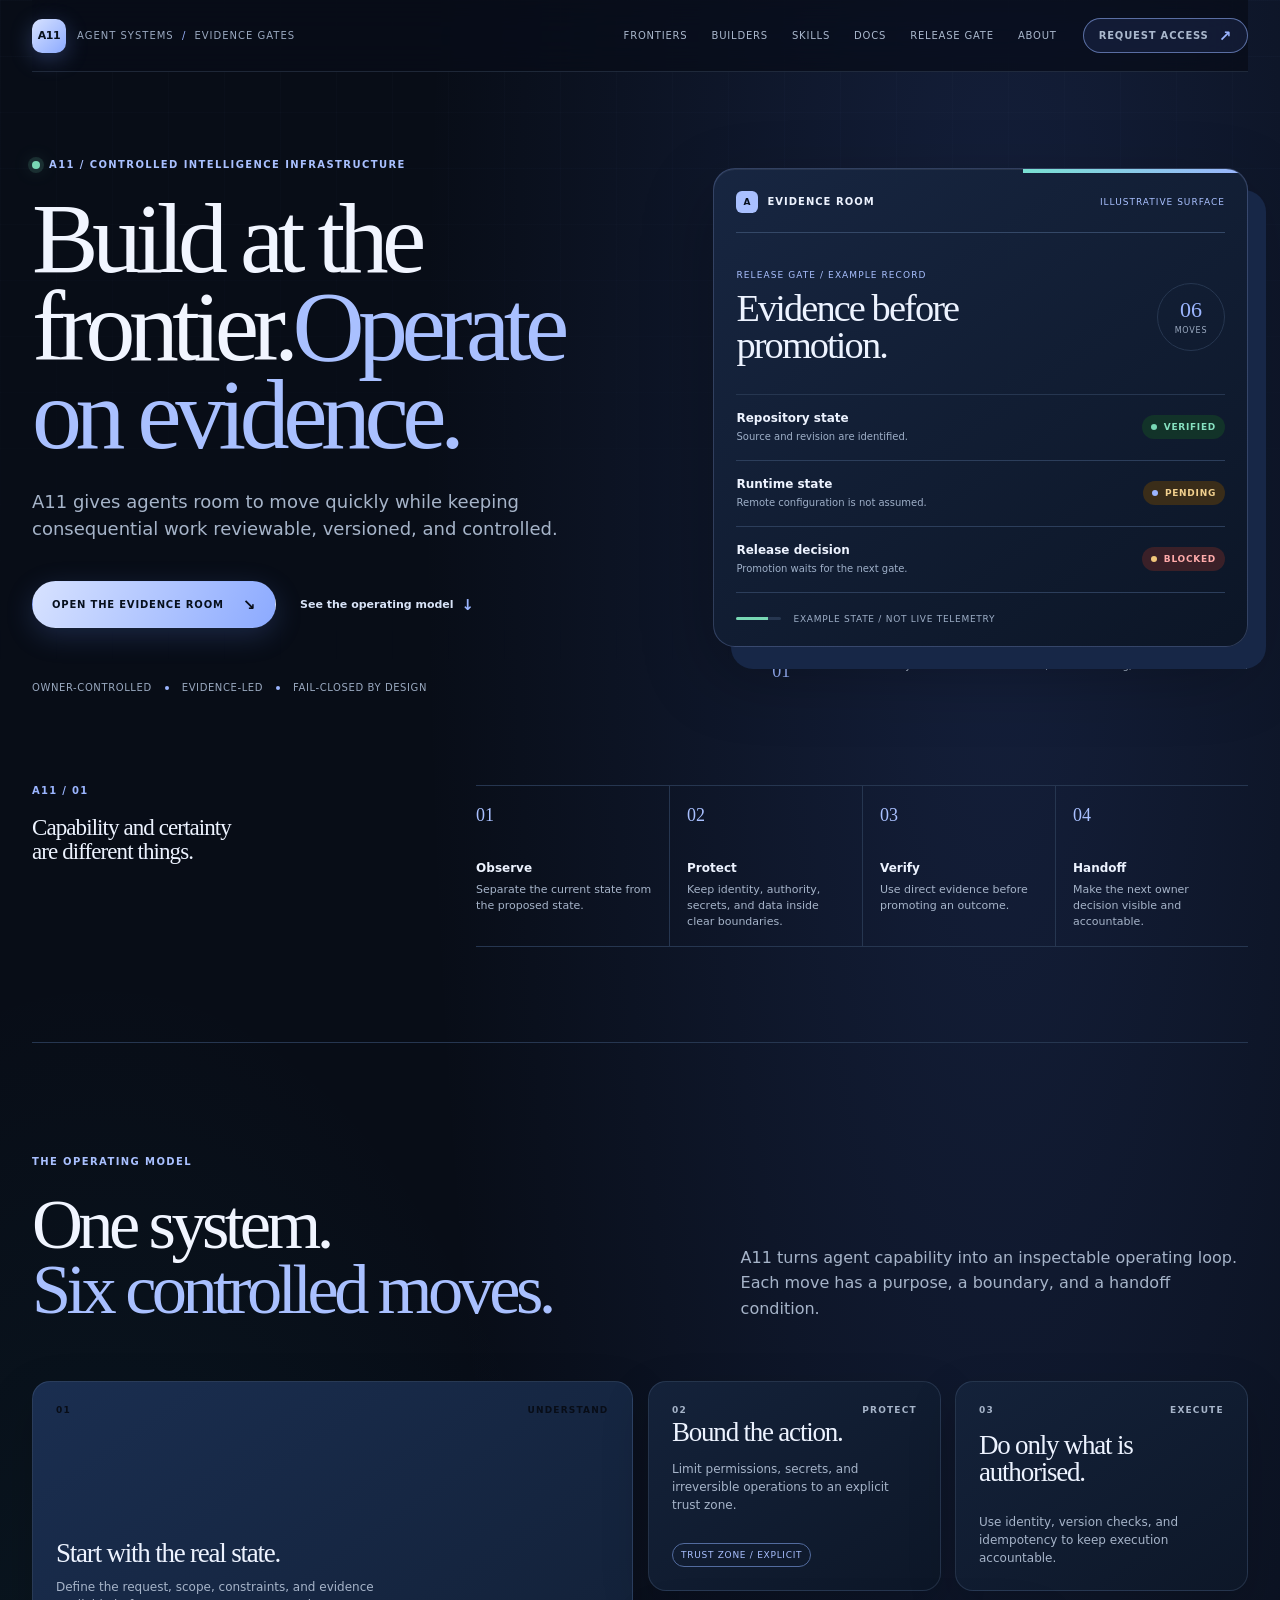
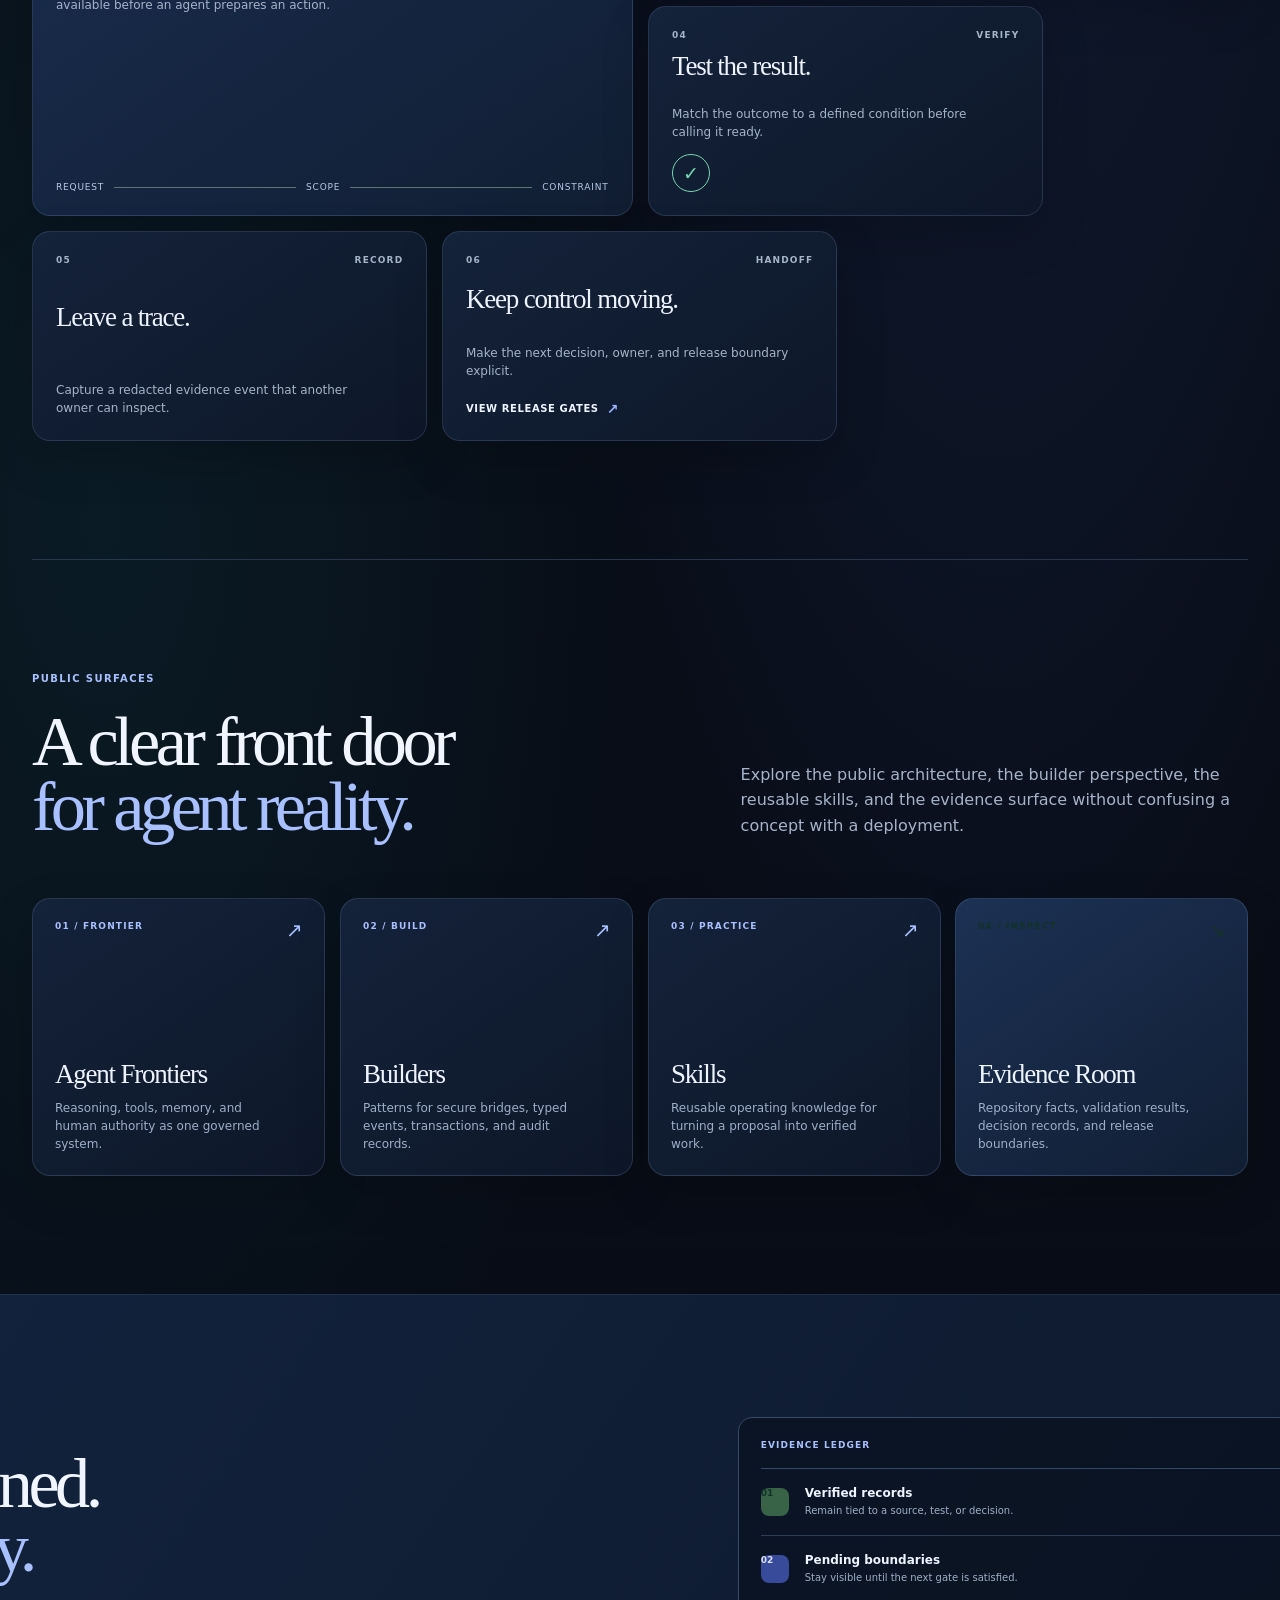
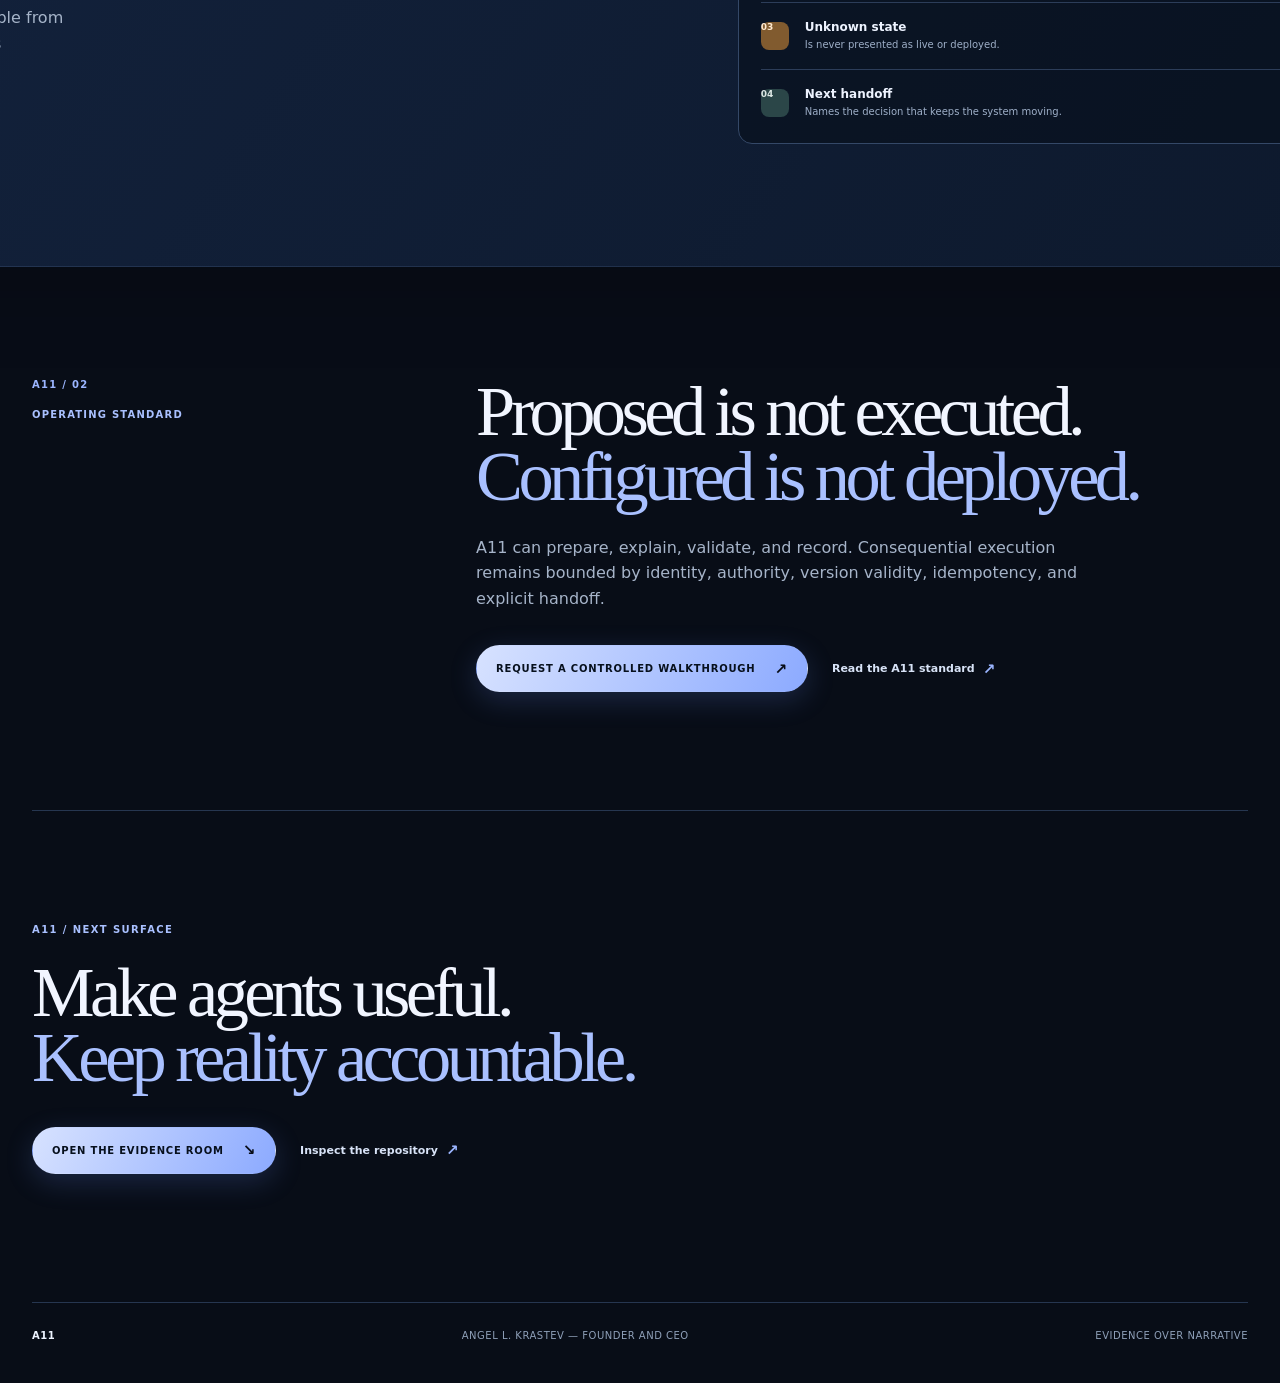
==== commit 2ccfb333: "SEO: add A11 social metadata and dark browser theme" ====
--- a/index.html
+++ b/index.html
@@ -4,9 +4,17 @@
   <meta charset="utf-8">
   <meta name="viewport" content="width=device-width, initial-scale=1">
   <meta name="description" content="A11 builds evidence-gated agent systems for retrieval, decisions, and controlled execution.">
-  <meta name="theme-color" content="#f7f8f6">
+  <meta name="theme-color" content="#080d17">
   <title>A11 — Build at the frontier. Operate on evidence.</title>
   <link rel="canonical" href="https://www.a11-k.space/">
+  <meta property="og:type" content="website">
+  <meta property="og:site_name" content="A11">
+  <meta property="og:url" content="https://www.a11-k.space/">
+  <meta property="og:title" content="A11 — Build at the frontier. Operate on evidence.">
+  <meta property="og:description" content="Evidence-gated agent systems for retrieval, decisions, and controlled execution.">
+  <meta name="twitter:card" content="summary">
+  <meta name="twitter:title" content="A11 — Build at the frontier. Operate on evidence.">
+  <meta name="twitter:description" content="Evidence-gated agent systems for retrieval, decisions, and controlled execution.">
   <link rel="icon" href="/favicon.svg" type="image/svg+xml">
   <link rel="manifest" href="/site.webmanifest">
   <link rel="stylesheet" href="/site.css">
--- a/site.css
+++ b/site.css
@@ -196,3 +196,150 @@
 .home-route-card:hover,.surface-card:hover,.doc-link:hover,.home-bento-card:hover{transform:translateY(-5px)}
 @keyframes a11-float{0%,100%{transform:translateY(0)}50%{transform:translateY(-8px)}}
 @media(prefers-reduced-motion:reduce){html{scroll-behavior:auto}*,*::before,*::after{animation-duration:.01ms!important;animation-iteration-count:1!important;scroll-behavior:auto!important;transition-duration:.01ms!important}.a11-reveal{opacity:1;transform:none}}
+
+
+/* A11 flagship visual system for interior pages */
+:root{--paper:#f7f8f6;--paper-deep:#edf1ee;--paper-bright:#fff;--ink:#10282b;--ink-soft:#6e7c7d;--line:#d7dfdc;--accent:#3d59d6;--accent-soft:#e7ebff;--violet:#e9edff}
+body:not(.home-body){background:var(--paper);font-family:"Segoe UI",Arial,Helvetica,sans-serif}
+.masthead{padding:18px 0;border-color:var(--line);background:rgba(247,248,246,.88)}
+.wordmark{font-size:12px;letter-spacing:.08em}
+nav{gap:18px;font-size:10px;letter-spacing:.08em}
+.nav-cta{border-radius:999px;border-color:var(--ink);padding:11px 16px}
+.surface-hero{align-items:center;padding:92px 0 100px;gap:7%;border-color:var(--line)}
+.surface-hero h1{font-size:clamp(54px,7vw,88px);line-height:.92;letter-spacing:-.06em}
+.surface-visual{position:relative;overflow:hidden;min-height:360px;padding:30px;border:1px solid #dbe2ff;border-radius:22px;background:linear-gradient(145deg,#fff 4%,#edf1ff 100%);box-shadow:18px 22px 0 #e7ebff,0 22px 55px rgba(16,40,43,.08)}
+.surface-visual::after{position:absolute;inset:0;background-image:linear-gradient(rgba(61,89,214,.05) 1px,transparent 1px),linear-gradient(90deg,rgba(61,89,214,.05) 1px,transparent 1px);background-size:28px 28px;mask-image:linear-gradient(135deg,#000,transparent 75%);content:"";pointer-events:none}
+.surface-visual__title{position:relative;z-index:1;margin:78px 0 56px;font-size:clamp(38px,4vw,54px);letter-spacing:-.05em}
+.surface-visual__rule{position:relative;z-index:1;background:var(--accent)}
+.surface-visual__meta{position:relative;z-index:1}
+.surface-section{border-color:var(--line)}
+.surface-section h2,.surface-band h2,.surface-cta h2{letter-spacing:-.06em}
+.surface-card{border:1px solid var(--line);border-top:3px solid var(--accent);border-radius:16px;background:#fff;box-shadow:0 12px 30px rgba(16,40,43,.045)}
+.surface-card h3{font-family:"Segoe UI",Arial,sans-serif;font-weight:650;letter-spacing:-.02em}
+.surface-band{overflow:hidden;border-radius:24px;background:linear-gradient(135deg,#10282b,#1d3a40)}
+.surface-cta{padding:88px 0}
+footer{display:flex;flex-wrap:wrap;justify-content:space-between;gap:16px;padding:28px 0 36px;border-top:1px solid var(--line);color:var(--ink-soft);font-size:11px}
+footer a{font-weight:700;text-decoration:none}
+.doc-link{border-color:var(--line);border-radius:12px}
+@media(max-width:1080px){.masthead{align-items:flex-start;gap:18px}.masthead nav{justify-content:flex-end;flex-wrap:wrap;gap:12px 16px}.wordmark span{display:none}}
+@media(max-width:760px){.masthead,main,footer,.surface-main{width:min(calc(100% - 36px),var(--max))}.masthead{position:relative;display:block}.masthead nav{justify-content:flex-start;padding-top:16px}.surface-hero{grid-template-columns:1fr;gap:42px;padding:62px 0 70px}.surface-visual{min-height:300px}.surface-section,.operating-section,.content-section,.status-section{grid-template-columns:1fr;gap:22px;padding:68px 0}.surface-grid--three,.surface-grid--four,.architecture-grid,.builder-grid,.loop-grid{grid-template-columns:1fr}.surface-band{grid-template-columns:1fr;margin:0;padding:54px 28px}.surface-cta{padding:64px 0}.home-masthead{display:flex;align-items:center;gap:12px}.home-nav{gap:12px}.home-nav-links{flex-wrap:wrap;gap:12px}.home-hero{grid-template-columns:1fr;min-height:0;padding:66px 0}.home-hero-visual{max-width:620px}.home-section-heading{grid-template-columns:1fr;gap:20px}.home-principle-grid,.home-route-grid{grid-template-columns:1fr 1fr}.home-evidence{grid-template-columns:1fr;padding:54px 28px}.home-standard{grid-template-columns:1fr;gap:24px}.home-final-cta{padding:70px 0}}
+@media(max-width:480px){.home-page,.home-footer{width:calc(100% - 36px)}.home-wordmark-copy{display:none}.home-nav{flex-wrap:wrap}.home-nav-links{width:100%}.home-nav-cta{margin-top:4px}.home-hero h1{font-size:clamp(52px,16vw,76px)}.home-principle-grid,.home-route-grid{grid-template-columns:1fr}.home-proof-line{margin-top:32px}.home-preview-window{padding:16px}.home-preview-row{gap:10px}.home-standard-body h2{font-size:42px}}
+
+
+/* A11 / flagship visual system — 2026 refresh */
+:root{
+  color-scheme:dark;
+  --paper:#080d17;--paper-deep:#101a2b;--paper-bright:#111d30;
+  --ink:#edf3ff;--ink-soft:#9aa9c0;--line:#263650;
+  --accent:#8aa8ff;--accent-soft:#c2d2ff;--violet:#1b2b49;
+  --max:1280px;
+}
+html{background:#080d17;scroll-padding-top:100px}
+body:not(.home-body){color:var(--ink);background:
+  radial-gradient(ellipse at 78% 8%,rgba(61,104,210,.16),transparent 34rem),
+  radial-gradient(ellipse at 8% 42%,rgba(28,164,180,.08),transparent 32rem),
+  #080d17;font-family:Inter,ui-sans-serif,system-ui,-apple-system,"Segoe UI",sans-serif}
+.masthead{width:min(calc(100% - 72px),var(--max));padding:17px 0;border-color:rgba(151,177,225,.16);background:rgba(8,13,23,.76);backdrop-filter:blur(22px) saturate(150%)}
+.wordmark{color:#f2f6ff;letter-spacing:.11em}
+.wordmark span{color:#9aa9c0}
+nav{gap:clamp(12px,1.5vw,22px);font-size:10px;letter-spacing:.09em}
+nav a:not(.nav-cta){color:#aab8cd;transition:color .2s ease}
+nav a:not(.nav-cta):hover,footer a:hover,.text-link:hover{color:#a9c0ff}
+.nav-cta{padding:11px 17px;border:1px solid rgba(150,179,255,.55);border-radius:999px;color:#f3f6ff;background:rgba(90,125,220,.12)}
+.nav-cta:hover{color:#08101d;background:#a9c0ff;border-color:#a9c0ff}
+.eyebrow,.section-label{color:#9bb5ff}
+h1,h2{color:#f1f5ff}
+h1 em,h2 em{color:#a9c0ff}
+.lede,.section-intro,.evidence-intro{color:#a6b4c9}
+.button{border-radius:999px;transition:transform .25s ease,background .25s ease,box-shadow .25s ease}
+.button-dark{color:#07101d;background:linear-gradient(115deg,#d7e2ff,#8caaff);box-shadow:0 8px 28px rgba(96,132,226,.22)}
+.button-dark:hover{color:#07101d;background:#fff;box-shadow:0 12px 36px rgba(96,132,226,.32);transform:translateY(-2px)}
+.button-light{color:#edf3ff;background:#17243a}
+.button-light:hover{color:#08101d;background:#b6caff}
+.text-link{color:#d8e3f7}
+.hero-card{border:1px solid rgba(160,185,255,.25);border-radius:22px;background:linear-gradient(145deg,#182744,#101a2b 70%);box-shadow:0 24px 70px rgba(0,0,0,.28),inset 0 1px rgba(255,255,255,.07)}
+.signal-strip{border-color:var(--line)}
+.signal-strip>div{border-color:var(--line)}
+.signal-strip strong,.index{color:#9bb5ff}
+.signal-strip p,.architecture-grid p,.builder-grid p,.loop-grid span{color:#9aa9c0}
+.architecture-grid article{border:1px solid var(--line);border-radius:16px;background:linear-gradient(145deg,#121f33,#0e1727)}
+.builder-grid article{border-color:#6f8fdb}
+.content-section,.status-section,.operating-section{border-color:var(--line)}
+.evidence-panel{border:1px solid rgba(151,177,225,.16);border-radius:24px;background:linear-gradient(135deg,#111e33,#0b1424)}
+.evidence-list>div{border-color:#2c3c57;color:#d9e4f5}
+.status-card{border-color:#708ee0;background:#111e33;border-radius:14px}
+.status-card.muted{border-color:var(--line);background:#0d1625}
+.status-card small{color:#a4b3c9}
+.surface-hero{border-color:var(--line)}
+.surface-visual{border:1px solid rgba(157,183,255,.24);background:linear-gradient(145deg,rgba(30,49,82,.92),rgba(12,22,38,.96));box-shadow:0 28px 90px rgba(0,0,0,.26),inset 0 1px rgba(255,255,255,.07)}
+.surface-visual::after{background-image:linear-gradient(rgba(135,166,255,.08) 1px,transparent 1px),linear-gradient(90deg,rgba(135,166,255,.08) 1px,transparent 1px)}
+.surface-visual__label,.surface-visual__meta{color:#aebfe0}
+.surface-visual__title{color:#f0f5ff}
+.surface-visual__title em{color:#a9c0ff}
+.surface-visual__rule{background:linear-gradient(90deg,#9bb5ff,transparent)}
+.surface-section{border-color:var(--line)}
+.surface-section p,.surface-band p{color:#a6b4c9}
+.surface-card{border:1px solid rgba(151,177,225,.18);border-top:2px solid #8caaff;border-radius:17px;background:linear-gradient(145deg,#14223a,#0d1728);box-shadow:0 18px 48px rgba(0,0,0,.18)}
+.surface-card h3{color:#edf3ff}
+.surface-card p{color:#a6b4c9}
+.surface-card__index{color:#a9c0ff}
+.surface-band{border:1px solid rgba(151,177,225,.12);background:linear-gradient(125deg,#142440,#0c1729 72%);box-shadow:0 24px 80px rgba(0,0,0,.18)}
+.surface-band .eyebrow{color:#a9c0ff}
+.surface-list li{border-color:#2c3d59;color:#d6e1f4}
+.surface-list li::before{color:#a9c0ff}
+.surface-cta{border-color:var(--line)}
+.surface-cta h2 em{color:#a9c0ff}
+.doc-list,.doc-link{border-color:var(--line)}
+.doc-link{border-radius:14px;padding:22px 18px;background:rgba(17,29,48,.55)}
+.doc-link strong{color:#edf3ff}
+.doc-link span{color:#9eafc8}
+.doc-link small{color:#a9c0ff}
+.gate-row{border-color:var(--line)}
+.gate-row p{color:#9eafc8}
+.gate-verified{color:#79d7b4}.gate-ready{color:#a9c0ff}.gate-pending{color:#f1c77b}.gate-blocked{color:#ff9a9a}
+.access-form label{color:#edf3ff}
+.access-form input,.access-form select,.access-form textarea{border:1px solid #344968;border-radius:10px;color:#edf3ff;background:#0c1728}
+.access-form input:focus,.access-form select:focus,.access-form textarea:focus{border-color:#9bb5ff;outline-color:rgba(155,181,255,.25)}
+.access-form .field-note,.surface-note{color:#9eafc8}
+.access-status{color:#79d7b4}
+footer{border-color:var(--line);color:#8fa0b9}
+footer a{color:#d9e5fa}
+:focus-visible{outline:3px solid #a9c0ff;outline-offset:4px}
+.a11-reading-progress{height:3px;background:linear-gradient(90deg,#6fe0d2,#9bb5ff,#c3a4ff);box-shadow:0 0 16px rgba(139,169,255,.65)}
+.a11-reveal{will-change:opacity,transform}
+.surface-card:hover,.doc-link:hover,.architecture-grid article:hover,.builder-grid article:hover{border-color:rgba(160,187,255,.55);box-shadow:0 24px 58px rgba(0,0,0,.3),0 0 0 1px rgba(140,170,255,.08);transform:translateY(-6px)}
+.surface-card,.doc-link,.architecture-grid article,.builder-grid article{transition:transform .35s cubic-bezier(.2,.75,.25,1),border-color .3s ease,box-shadow .3s ease}
+.a11-menu-toggle{display:none}
+@media(max-width:980px){
+ .masthead{width:min(calc(100% - 40px),var(--max))}
+ .masthead nav{gap:12px}
+ .wordmark span{display:none}
+}
+@media(max-width:820px){
+ .masthead{position:sticky;display:flex;align-items:center;gap:16px;padding:14px 0}
+ .a11-menu-toggle{display:inline-flex;align-items:center;justify-content:center;gap:9px;margin-left:auto;padding:10px 13px;border:1px solid #3a4e70;border-radius:999px;color:#eaf1ff;background:#111e33;font:inherit;font-size:10px;line-height:1;letter-spacing:.1em;text-transform:uppercase;cursor:pointer}
+ .a11-menu-toggle::after{content:"";width:7px;height:7px;border-right:1.5px solid currentColor;border-bottom:1.5px solid currentColor;transform:rotate(45deg) translateY(-2px);transition:transform .2s ease}
+ .a11-menu-toggle[aria-expanded="true"]::after{transform:rotate(225deg) translate(-2px,-1px)}
+ .masthead nav{display:none;position:absolute;top:calc(100% + 1px);left:0;right:0;z-index:30;flex-direction:column;align-items:stretch;gap:0;padding:12px;border:1px solid #2c3e5d;border-radius:16px;background:rgba(9,16,29,.97);box-shadow:0 24px 60px rgba(0,0,0,.4)}
+ .masthead nav.is-open{display:flex}
+ .masthead nav a{display:block!important;padding:13px 12px;border-bottom:1px solid rgba(150,177,225,.12);color:#e0e9fb!important}
+ .masthead nav a:last-child{border-bottom:0}
+ .masthead nav .nav-cta{margin-top:8px;text-align:center;border:1px solid #708edc}
+ .home-masthead{display:flex}
+ .home-masthead .home-nav{display:none;position:absolute;top:calc(100% + 1px);left:0;right:0;z-index:30;align-items:stretch;flex-direction:column;padding:12px;border:1px solid #2c3e5d;border-radius:16px;background:rgba(9,16,29,.97);box-shadow:0 24px 60px rgba(0,0,0,.4)}
+ .home-masthead .home-nav.is-open{display:flex}
+ .home-masthead .home-nav-links{display:flex;flex-direction:column;gap:0;width:100%}
+ .home-masthead .home-nav-links a,.home-masthead .home-nav-cta{padding:13px 12px;border:0;border-bottom:1px solid rgba(150,177,225,.12);color:#e0e9fb}
+ .home-masthead .home-nav-cta{margin:8px 0 0;border:1px solid #708edc;text-align:center}
+}
+@media(max-width:760px){
+ .masthead,main,footer,.surface-main{width:min(calc(100% - 36px),var(--max))}
+ .surface-visual{width:100%;margin:0}
+ .surface-band{border-radius:18px}
+ .surface-section,.surface-hero{gap:28px}
+ .gate-row{grid-template-columns:1fr 1fr}
+}
+@media(prefers-reduced-motion:reduce){
+ *,*::before,*::after{animation-duration:.01ms!important;animation-iteration-count:1!important;transition-duration:.01ms!important;scroll-behavior:auto!important}
+ .a11-reveal{opacity:1;transform:none}
+}
--- a/home.css
+++ b/home.css
@@ -1057,3 +1057,104 @@
 .home-nav-cta,.home-button{position:relative;overflow:hidden}
 .home-nav-cta::after,.home-button::after{position:absolute;inset:0;background:linear-gradient(110deg,transparent 25%,rgba(255,255,255,.16) 48%,transparent 70%);transform:translateX(-120%);transition:transform 650ms ease;content:""}
 .home-nav-cta:hover::after,.home-button:hover::after{transform:translateX(120%)}
+
+
+/* A11 / flagship homepage finish */
+:root{
+ --home-paper:#080d17;--home-white:#111d30;--home-ink:#edf3ff;--home-muted:#9aa9c0;
+ --home-line:#263650;--home-soft:#101a2b;--home-blue:#9bb5ff;--home-blue-soft:#172747;
+ --home-green:#78d7b4;--home-green-soft:#123329;--home-amber:#f1c77b;--home-amber-soft:#3a2d19;
+ --home-max:1280px;
+}
+.home-body{position:relative;isolation:isolate;overflow-x:hidden;color:var(--home-ink);background:
+ radial-gradient(ellipse at 78% 10%,rgba(74,112,218,.19),transparent 36rem),
+ radial-gradient(ellipse at 8% 46%,rgba(35,170,178,.09),transparent 34rem),
+ #080d17;font-family:Inter,ui-sans-serif,system-ui,-apple-system,"Segoe UI",sans-serif}
+.home-body::before{position:fixed;inset:0;z-index:-1;pointer-events:none;background-image:linear-gradient(rgba(149,177,236,.025) 1px,transparent 1px),linear-gradient(90deg,rgba(149,177,236,.025) 1px,transparent 1px);background-size:56px 56px;mask-image:linear-gradient(to bottom,#000,transparent 80%);content:""}
+.home-masthead{position:sticky;top:0;z-index:20;border-color:rgba(151,177,225,.16);background:rgba(8,13,23,.76);backdrop-filter:blur(22px) saturate(150%)}
+.home-mark{color:#07101d;background:linear-gradient(135deg,#d7e2ff,#8caaff);box-shadow:0 6px 22px rgba(113,149,241,.3)}
+.home-wordmark{color:#f2f6ff}
+.home-wordmark-copy{color:#9aa9c0}
+.home-wordmark-copy i{color:#9bb5ff}
+.home-nav-links a{color:#aab8cd}
+.home-nav-links a:hover{color:#c2d2ff}
+.home-nav-cta{border-color:rgba(150,179,255,.55);color:#f3f6ff;background:rgba(90,125,220,.12)}
+.home-nav-cta:hover{color:#07101d;background:#a9c0ff}
+.home-eyebrow,.home-section-label{color:#a9c0ff}
+.home-live-dot{background:#78d7b4;box-shadow:0 0 0 4px rgba(120,215,180,.14),0 0 18px rgba(120,215,180,.4)}
+.home-hero h1,.home-section h2,.home-evidence h2,.home-standard h2,.home-final-cta h2{color:#f1f5ff}
+.home-hero h1 span,.home-section h2 em,.home-evidence h2 em,.home-standard h2 em,.home-final-cta h2 em{color:#a9c0ff}
+.home-lede,.home-section-heading>p,.home-principle-grid p,.home-route-card p,.home-standard-body>p{color:#a6b4c9}
+.home-button{border-radius:999px}
+.home-button--primary{color:#07101d;background:linear-gradient(115deg,#d7e2ff,#8caaff);box-shadow:0 8px 28px rgba(96,132,226,.22)}
+.home-button--primary:hover{color:#07101d;background:#fff;box-shadow:0 14px 38px rgba(96,132,226,.34)}
+.home-button--light{color:#edf3ff;background:#17243a}
+.home-button--light:hover{color:#07101d;background:#b6caff}
+.home-text-link{color:#d8e3f7}
+.home-proof-line{color:#9aa9c0}
+.home-proof-line span:not(:last-child)::after{background:#9bb5ff}
+.home-preview-window{border:1px solid rgba(157,183,255,.24);border-radius:22px;color:#edf3ff;background:linear-gradient(145deg,rgba(24,39,66,.97),rgba(12,22,38,.98));box-shadow:18px 22px 0 #172747,0 26px 70px rgba(0,0,0,.28),inset 0 1px rgba(255,255,255,.07)}
+.home-preview-window::before{background:linear-gradient(90deg,#79e0d2,#9bb5ff)}
+.home-preview-topbar{border-color:#344867;color:#9eafc8}
+.home-preview-brand{color:#edf3ff}
+.home-preview-logo{color:#07101d;background:#a9c0ff}
+.home-preview-context,.home-preview-kicker{color:#a9c0ff}
+.home-preview-heading h2{color:#edf3ff}
+.home-preview-row{border-color:#2c3e5b}
+.home-preview-row strong{color:#edf3ff}
+.home-preview-row span,.home-preview-footer{color:#9eafc8}
+.home-status{border-color:#3c5275;color:#c8d6ee;background:#15243b}
+.home-status--verified{color:#86e1c0;background:#123329}
+.home-status--pending{color:#f1d08e;background:#3a2d19}
+.home-status--blocked{color:#ffaaaa;background:#3a2028}
+.home-preview-footer{border-color:#344867}
+.home-visual-note{color:#a6b4c9}
+.home-principles{border-color:var(--home-line)}
+.home-principle-intro{border-color:var(--home-line);color:#a9c0ff}
+.home-principle-intro strong{color:#edf3ff}
+.home-principle-grid>div{border-color:var(--home-line)}
+.home-principle-grid>div>span{color:#a9c0ff}
+.home-principle-grid>div>strong{color:#edf3ff}
+.home-section{border-color:var(--home-line)}
+.home-section-heading>p{color:#a6b4c9}
+.home-bento-card{border:1px solid rgba(151,177,225,.16);border-radius:18px;background:linear-gradient(145deg,#14223a,#0d1728);box-shadow:0 18px 48px rgba(0,0,0,.18)}
+.home-bento-card--feature{background:linear-gradient(145deg,#1a2e50,#111e33)}
+.home-bento-card--protect,.home-bento-card--execute,.home-bento-card--verify,.home-bento-card--record,.home-bento-card--handoff{background:linear-gradient(145deg,#14223a,#0d1728)}
+.home-card-topline,.home-bento-card p{color:#a6b4c9}
+.home-bento-card h3{color:#edf3ff}
+.home-card-stamp{color:#a9c0ff;border-color:#526b9e}
+.home-scan-line{color:#b9c9e6}
+.home-route-card{border:1px solid rgba(151,177,225,.18);border-radius:18px;background:linear-gradient(145deg,#14223a,#0d1728);box-shadow:0 18px 48px rgba(0,0,0,.16)}
+.home-route-card strong{color:#edf3ff}
+.home-route-card p{color:#9eafc8}
+.home-route-number,.home-route-arrow{color:#a9c0ff}
+.home-route-card--accent{background:linear-gradient(145deg,#1c3154,#111e33)}
+.home-evidence{border:1px solid rgba(151,177,225,.12);border-radius:24px;background:linear-gradient(125deg,#142440,#0c1729);box-shadow:0 24px 80px rgba(0,0,0,.18)}
+.home-evidence .home-section-label{color:#a9c0ff}
+.home-evidence h2{color:#f1f5ff}
+.home-evidence-copy>p:not(.home-section-label){color:#a6b4c9}
+.home-evidence-ledger{border-color:#344867;background:rgba(6,13,24,.55)}
+.home-ledger-header{border-color:#344867;color:#a9c0ff}
+.home-ledger-item{border-color:#2c3d59}
+.home-ledger-item strong{color:#edf3ff}
+.home-ledger-item span:not(.home-ledger-marker){color:#9eafc8}
+.home-ledger-item>b{color:#a9c0ff}
+.home-standard{border-color:var(--home-line)}
+.home-standard-label{color:#a9c0ff}
+.home-standard-body h2{color:#f1f5ff}
+.home-standard-body>p{color:#a6b4c9}
+.home-final-cta{border-color:var(--home-line)}
+.home-footer{border-color:var(--home-line);color:#8fa0b9}
+.home-footer>span:first-child{color:#edf3ff}
+.home-route-card:hover,.home-bento-card:hover{border-color:rgba(160,187,255,.55);box-shadow:0 24px 58px rgba(0,0,0,.3),0 0 0 1px rgba(140,170,255,.08);transform:translateY(-6px)}
+.home-nav-cta:focus-visible,.home-button:focus-visible,.home-text-link:focus-visible{outline:3px solid #a9c0ff;outline-offset:4px}
+@media(max-width:700px){
+ .home-masthead{position:sticky}
+ .home-nav-cta{color:#edf3ff;background:#15243b}
+ .home-preview-window{box-shadow:10px 14px 0 #172747,0 20px 55px rgba(0,0,0,.25)}
+ .home-evidence{border-radius:18px}
+}
+@media(prefers-reduced-motion:reduce){
+ .home-body::before{display:none}
+ .home-hero-visual:hover .home-preview-window{transform:none}
+}
